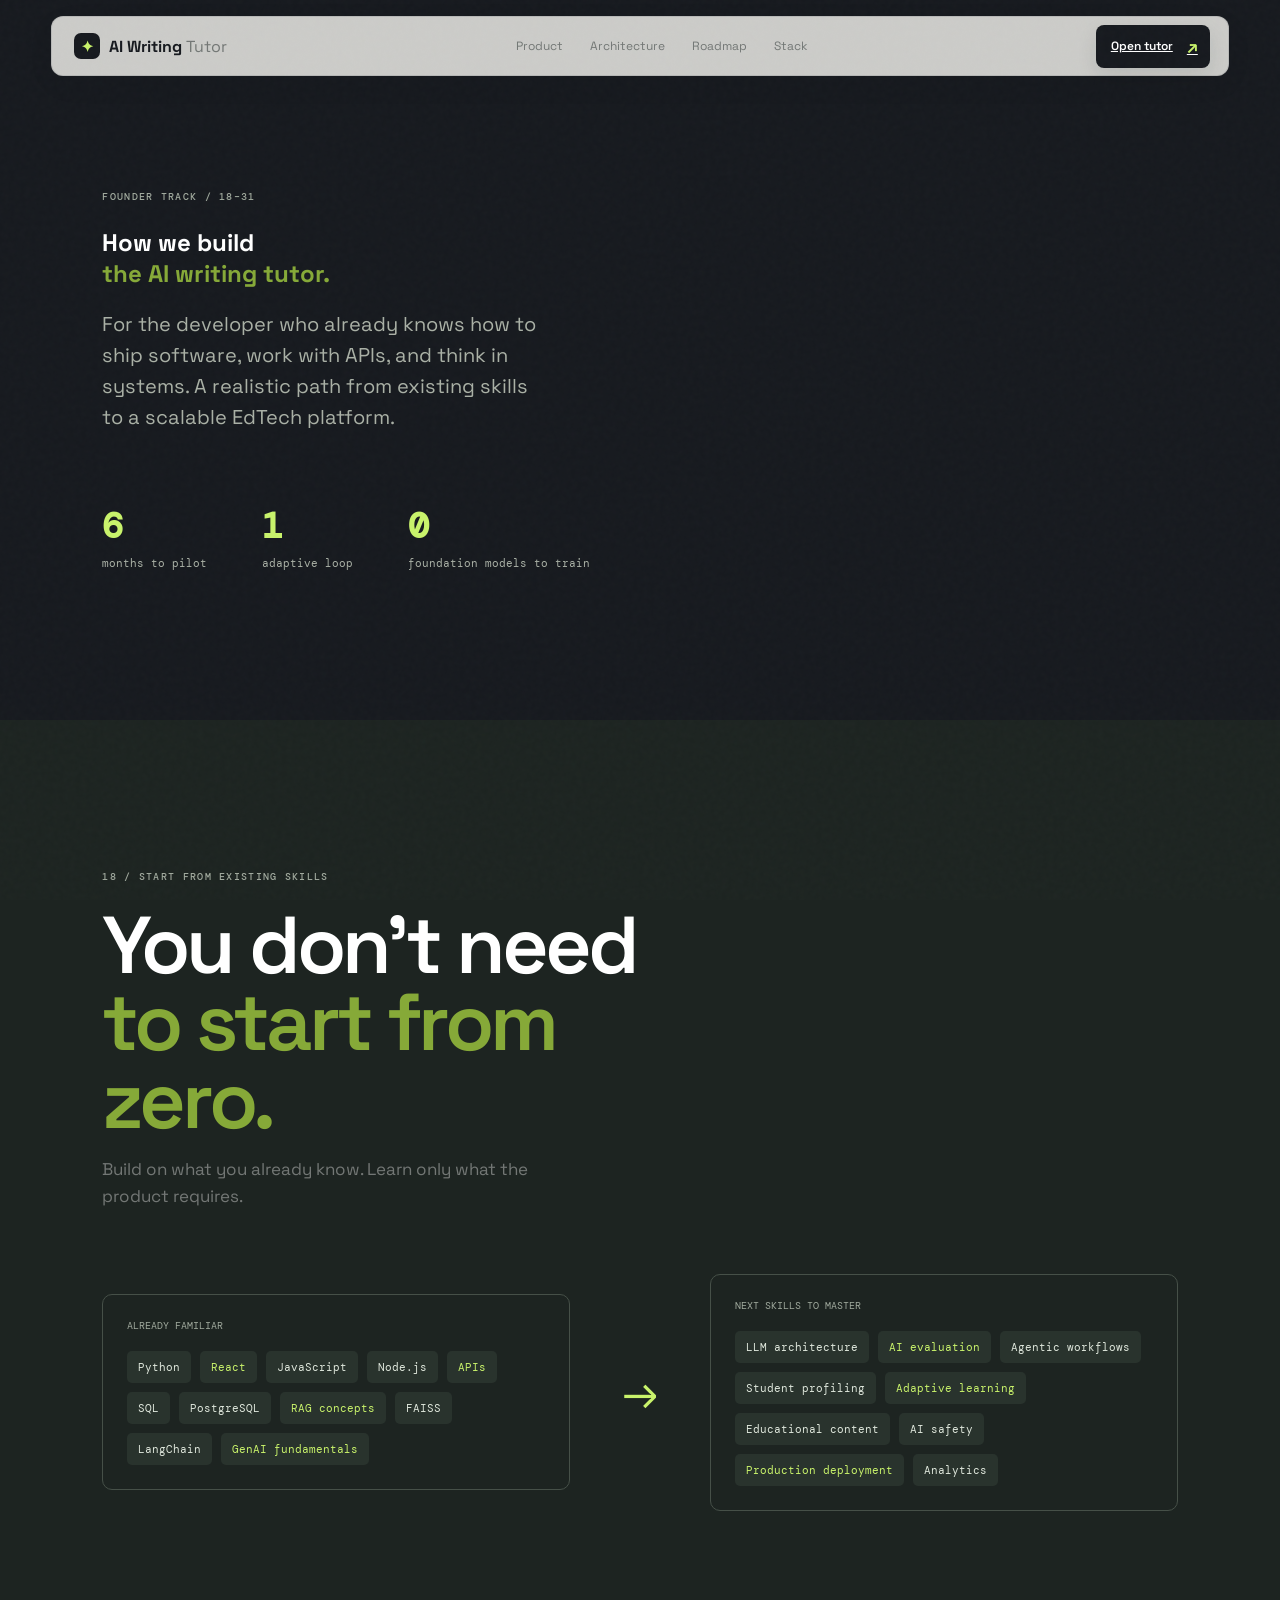
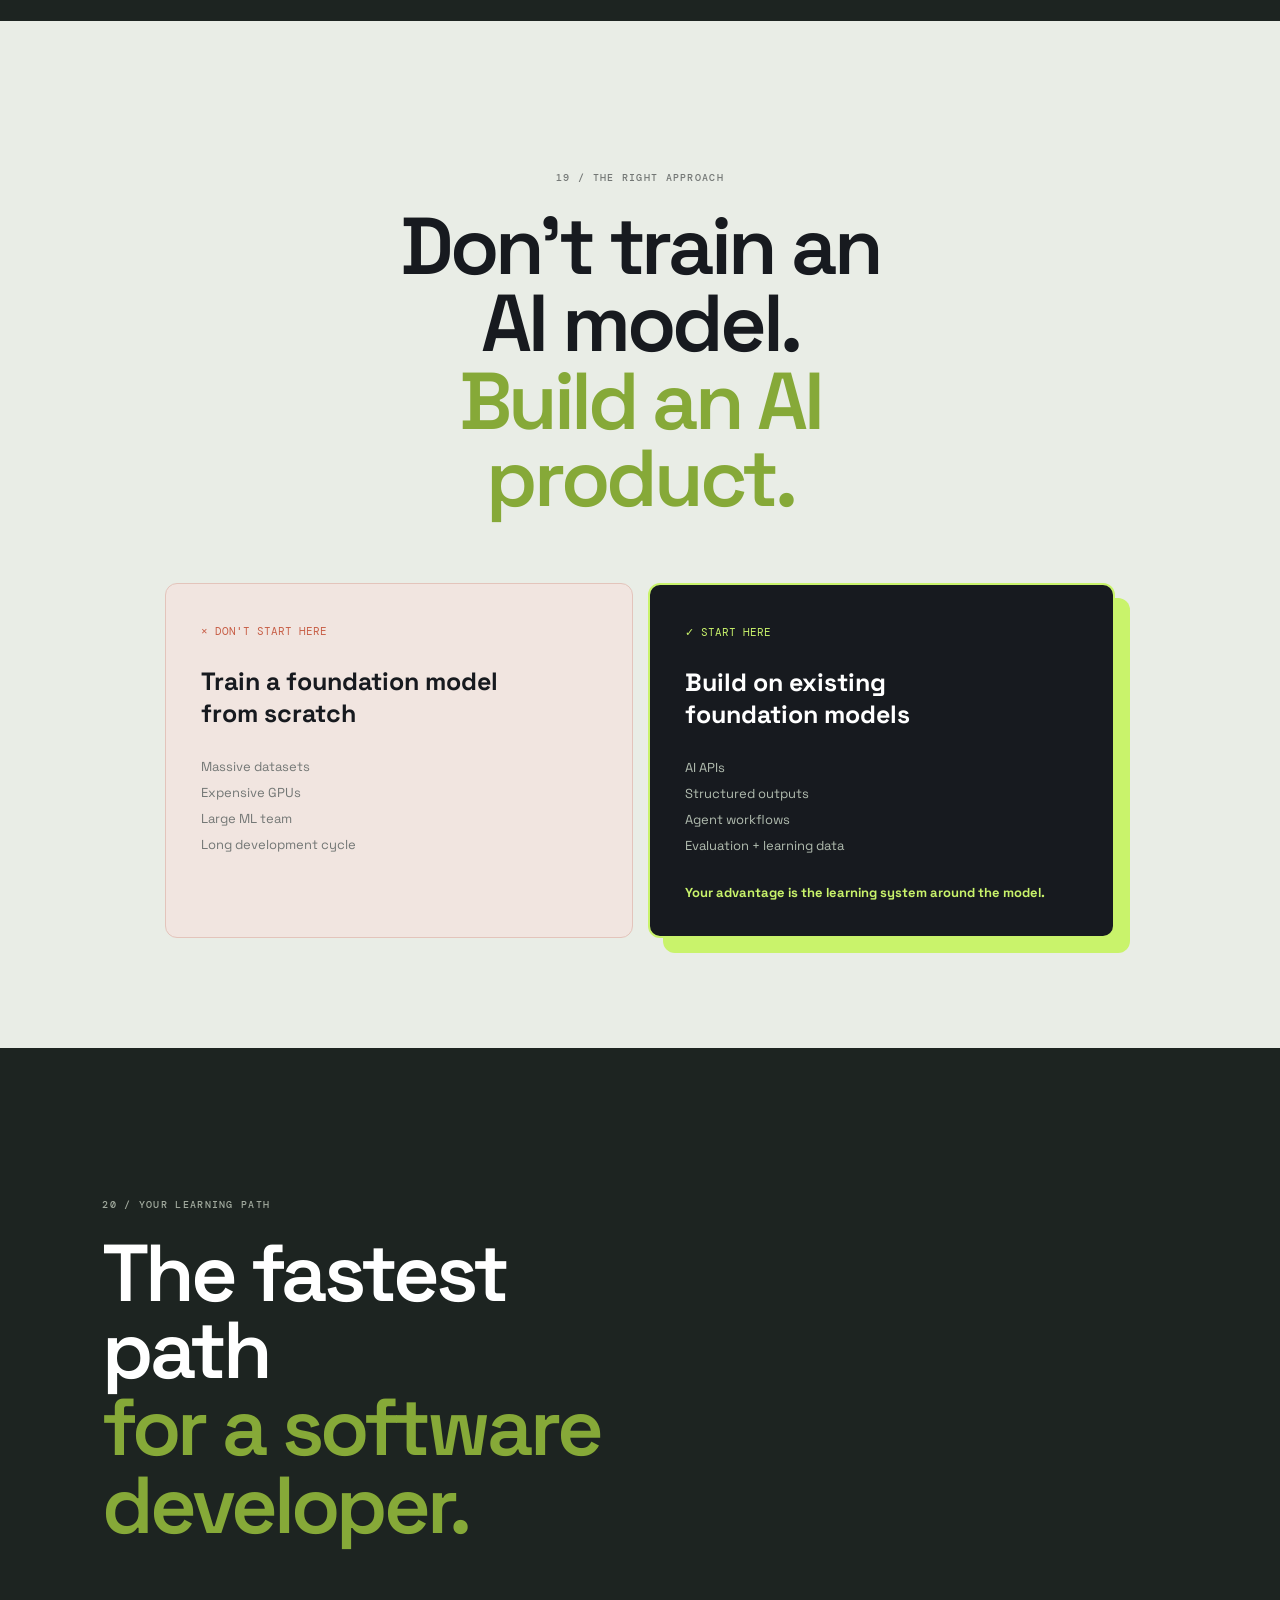
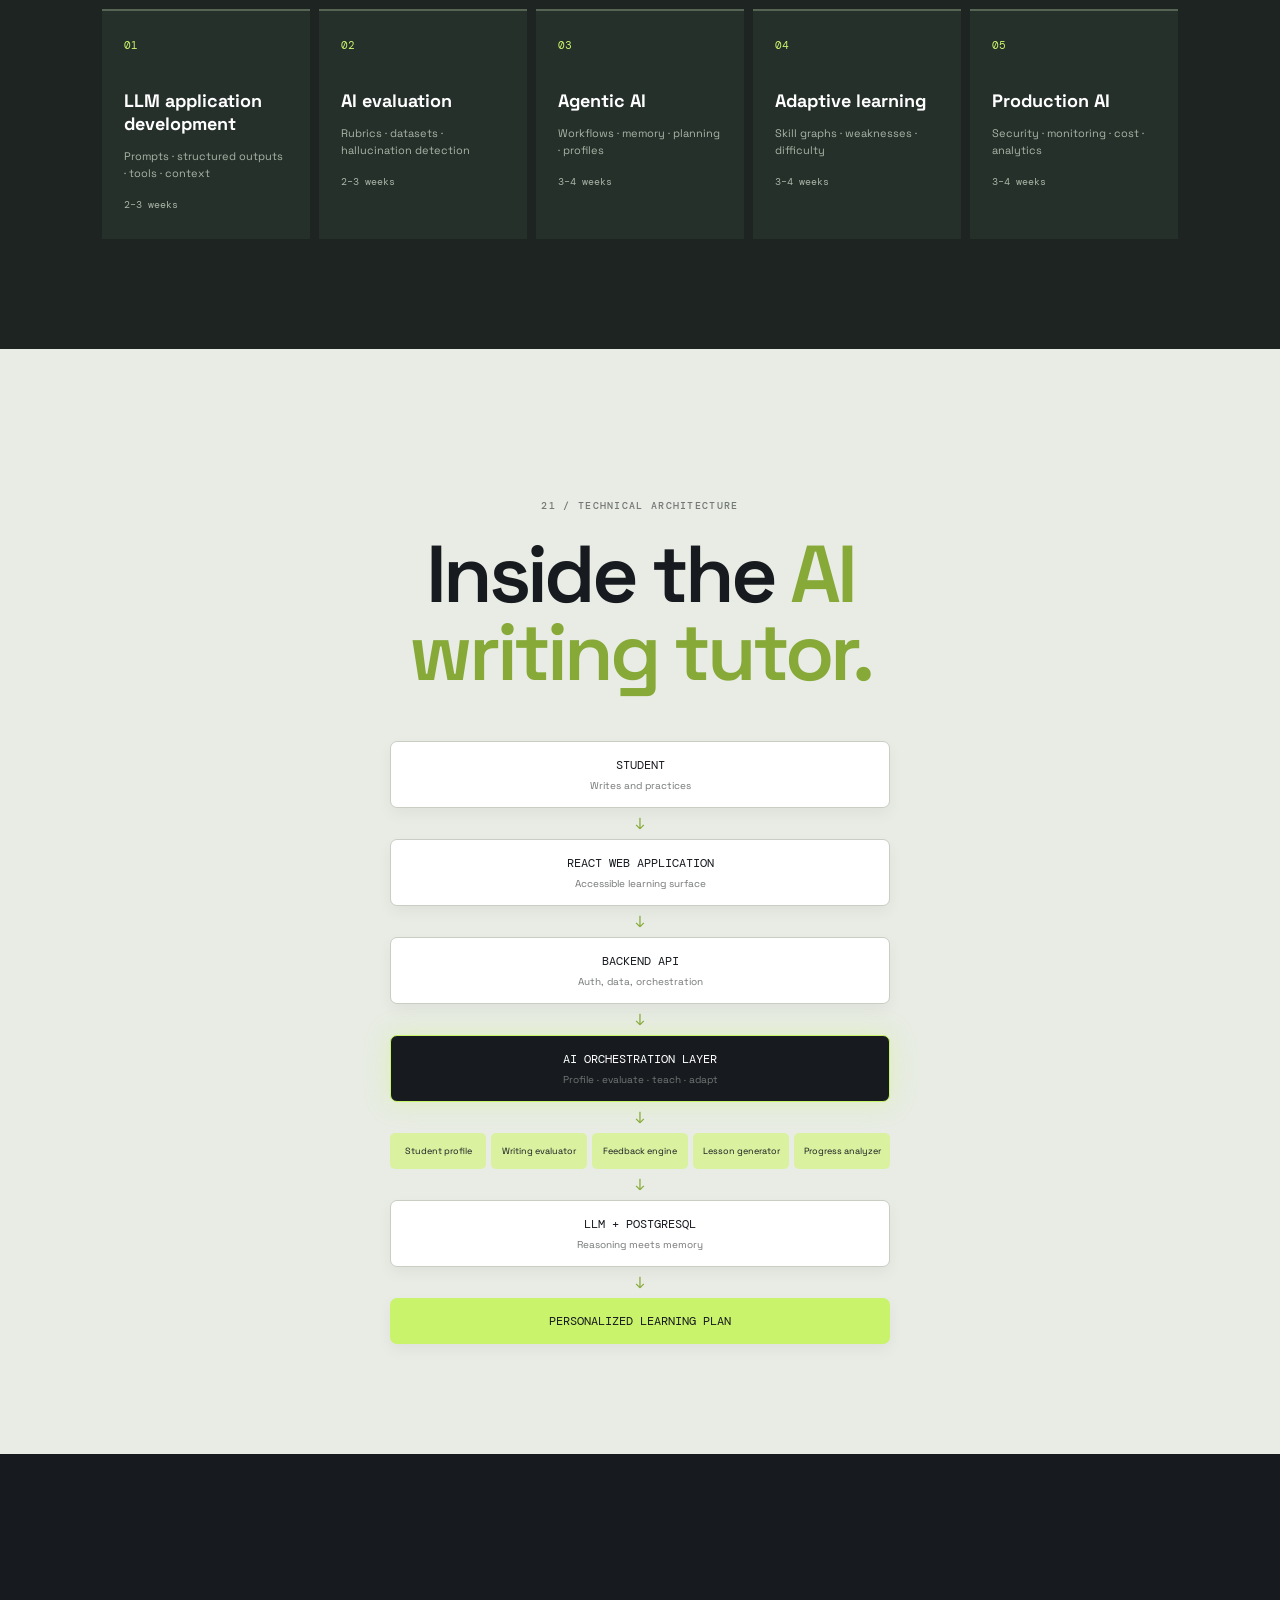
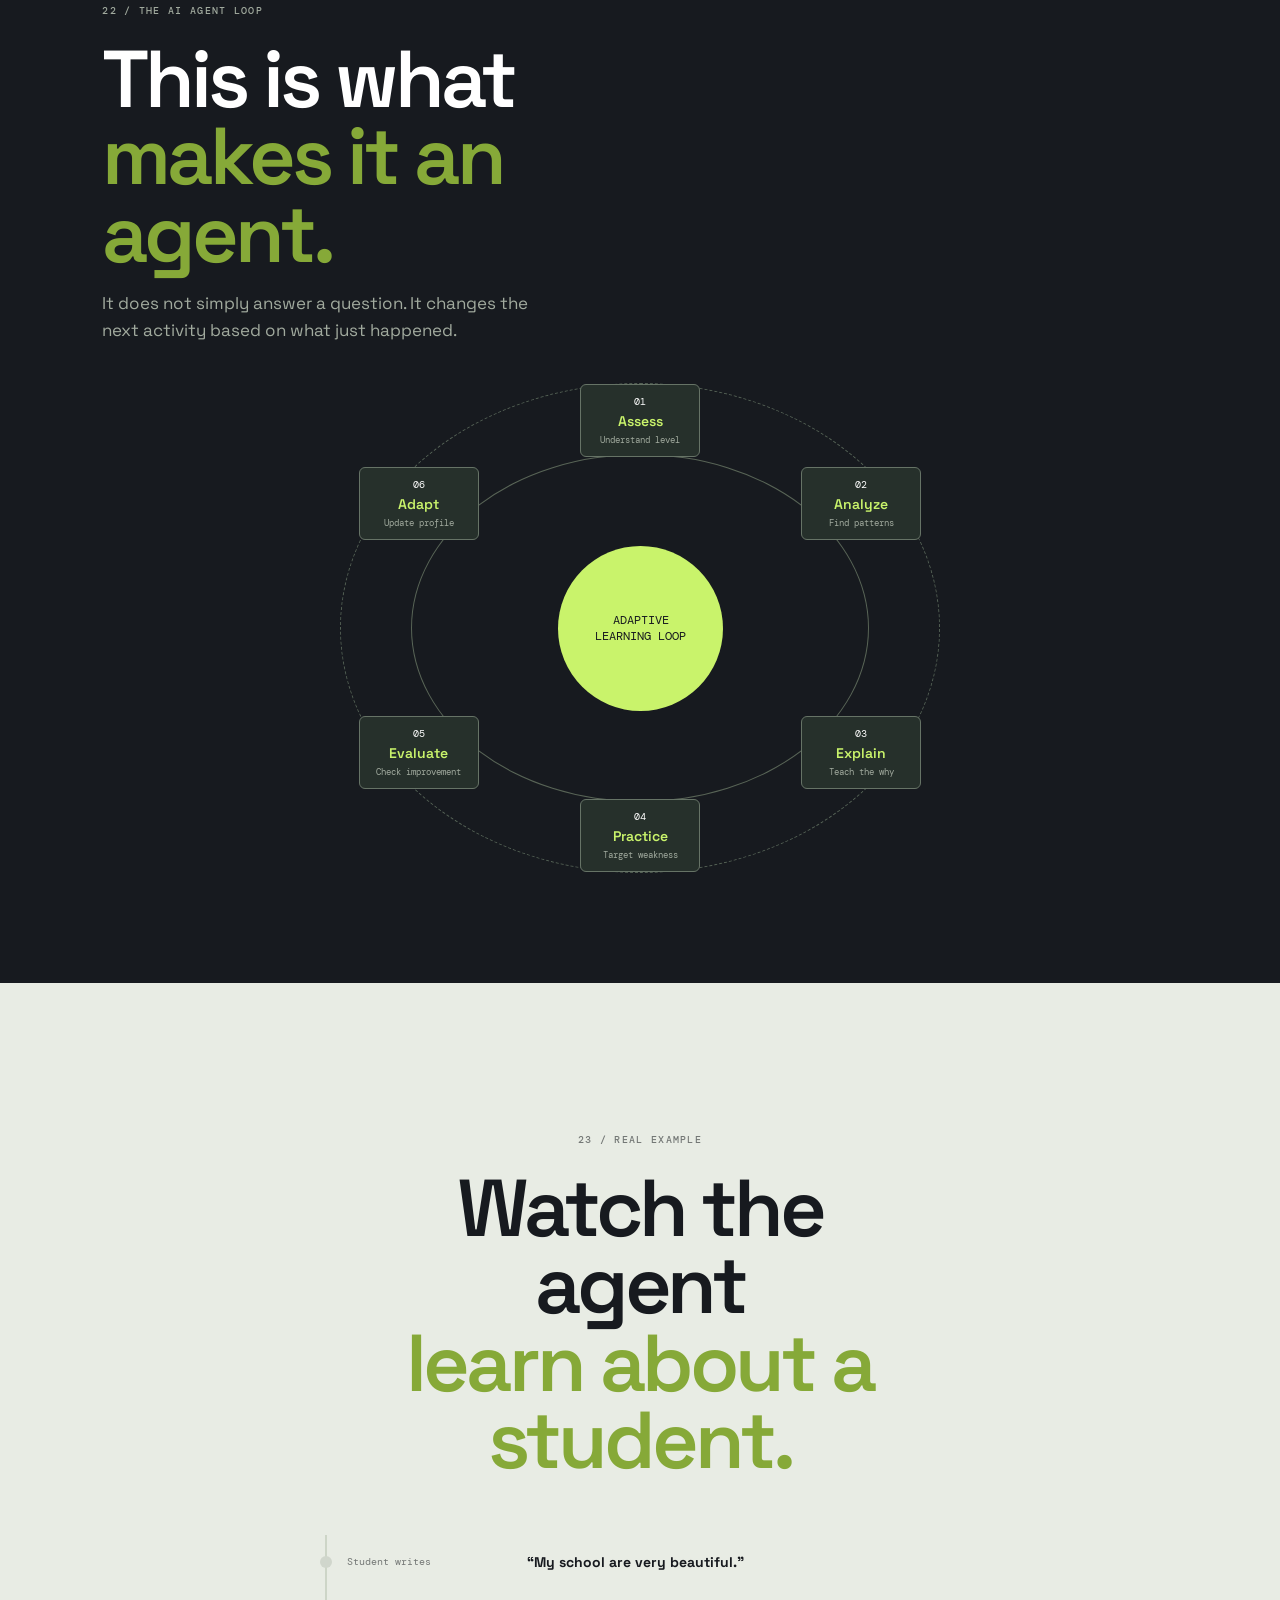
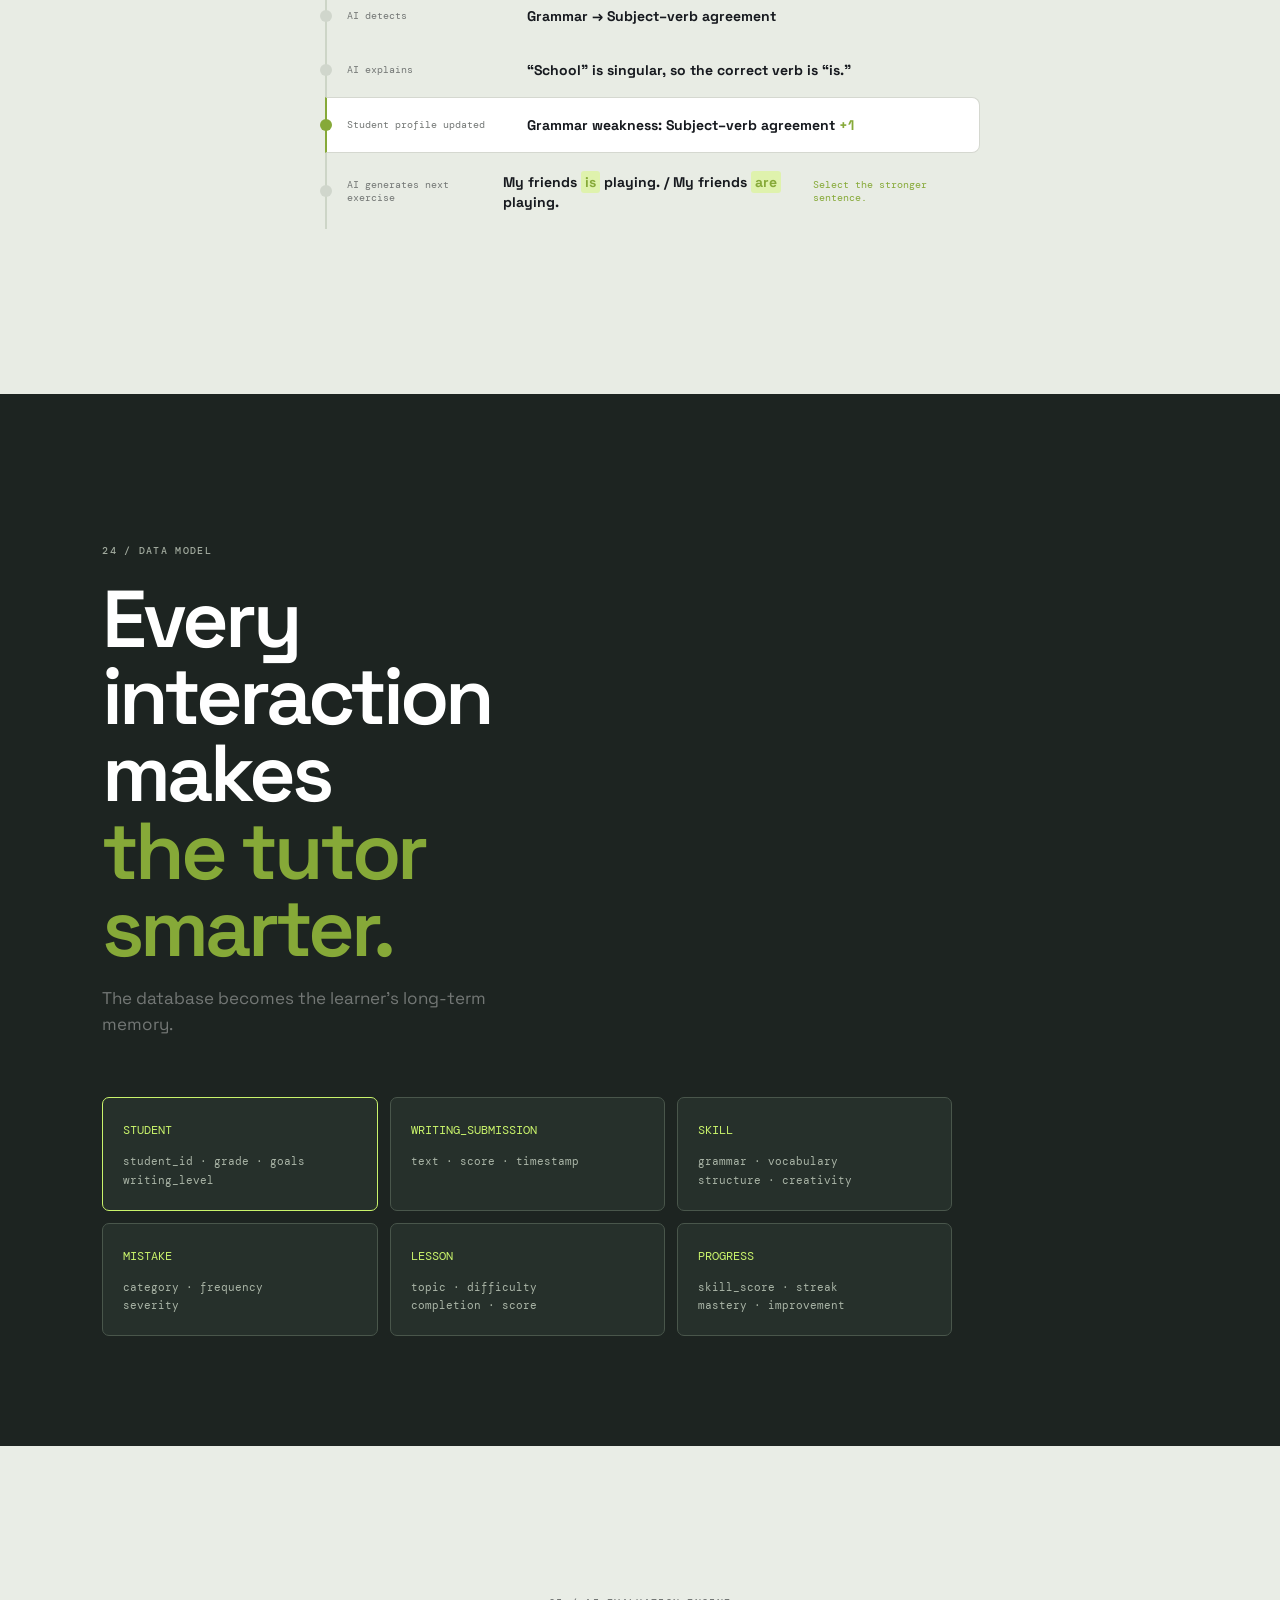
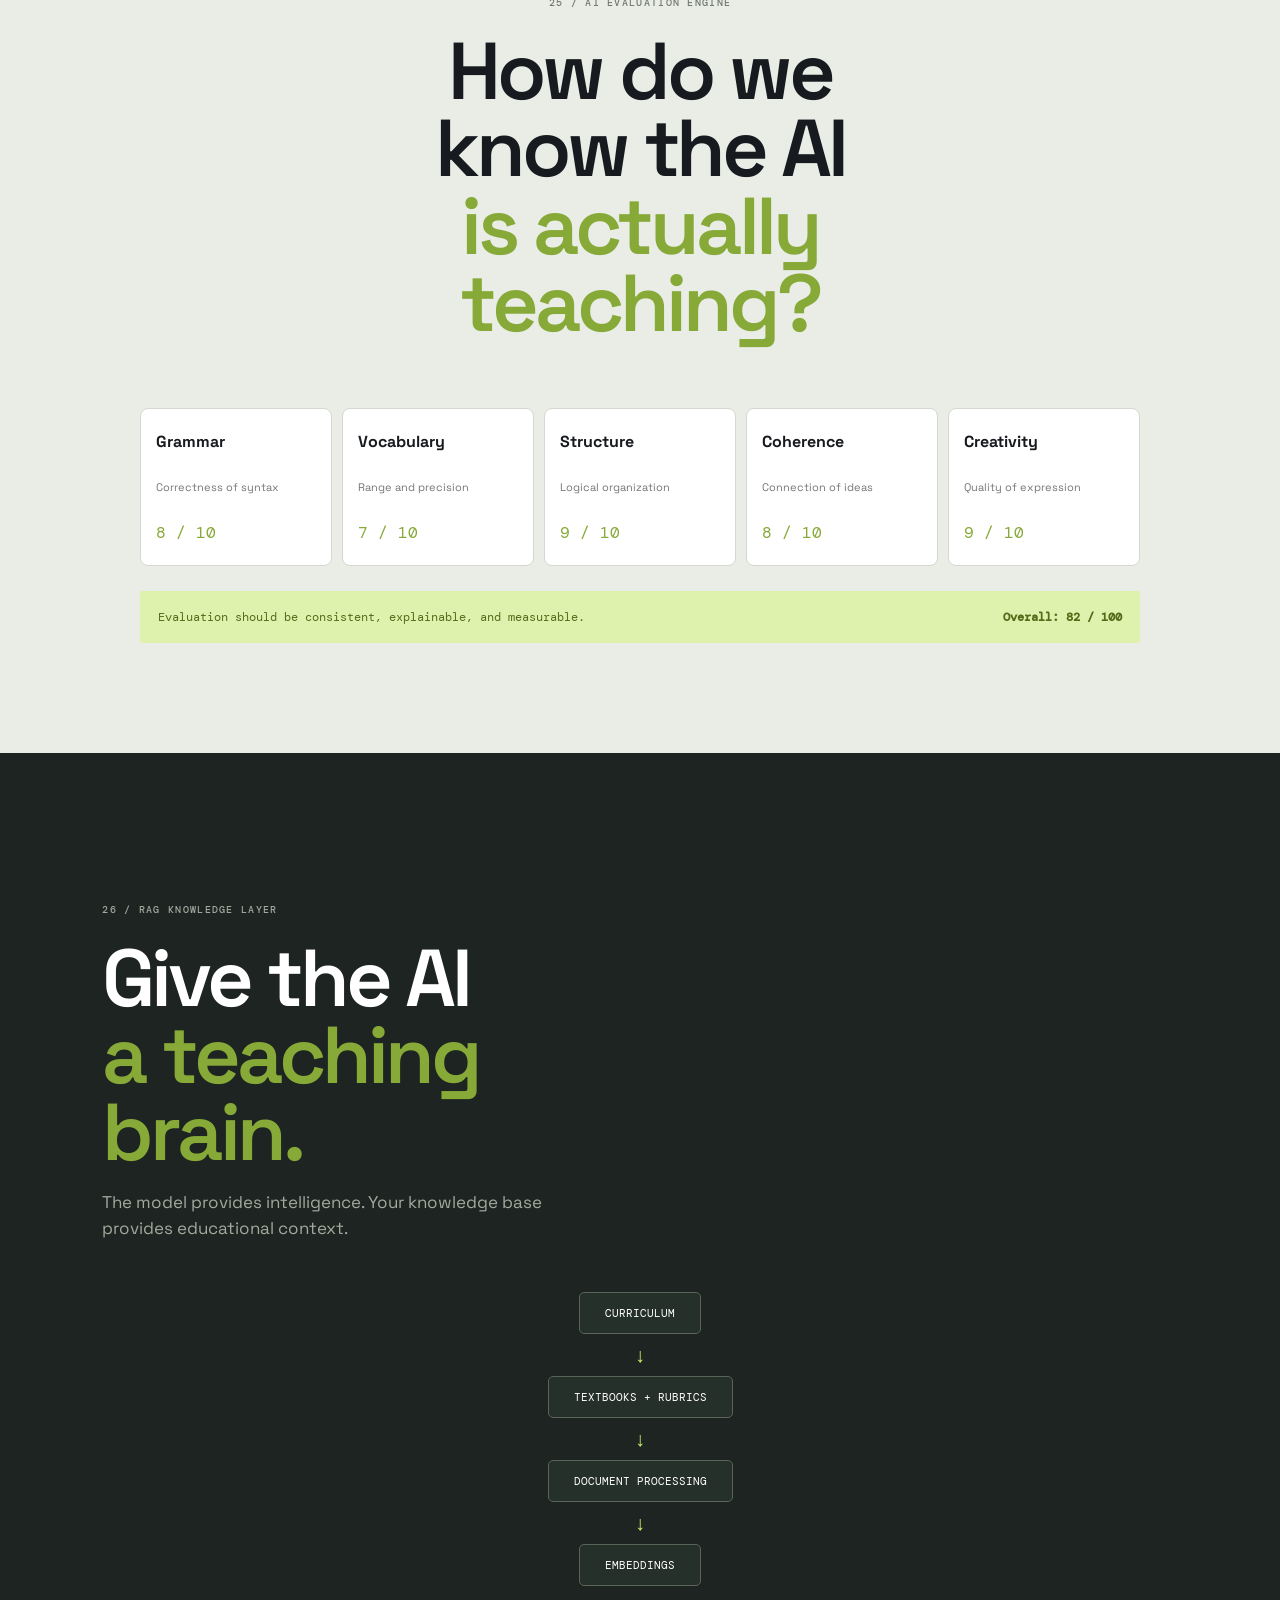
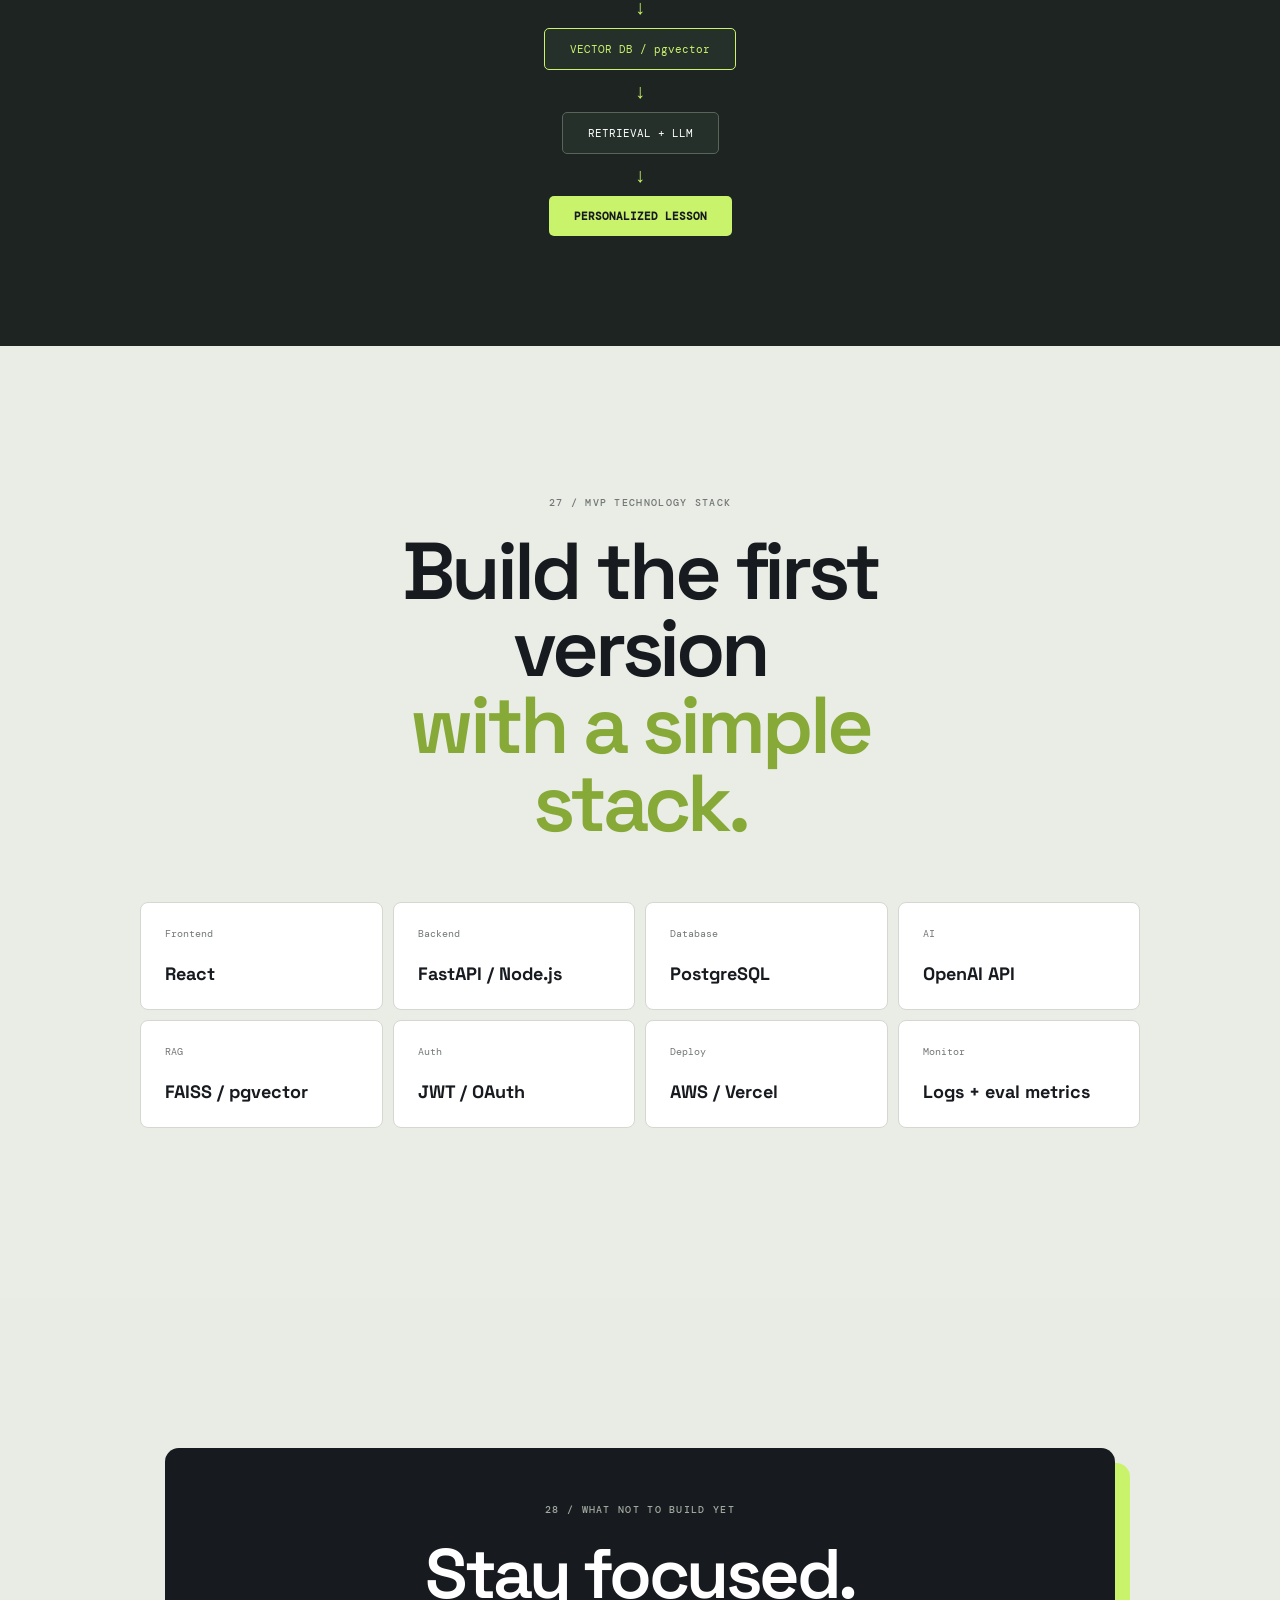
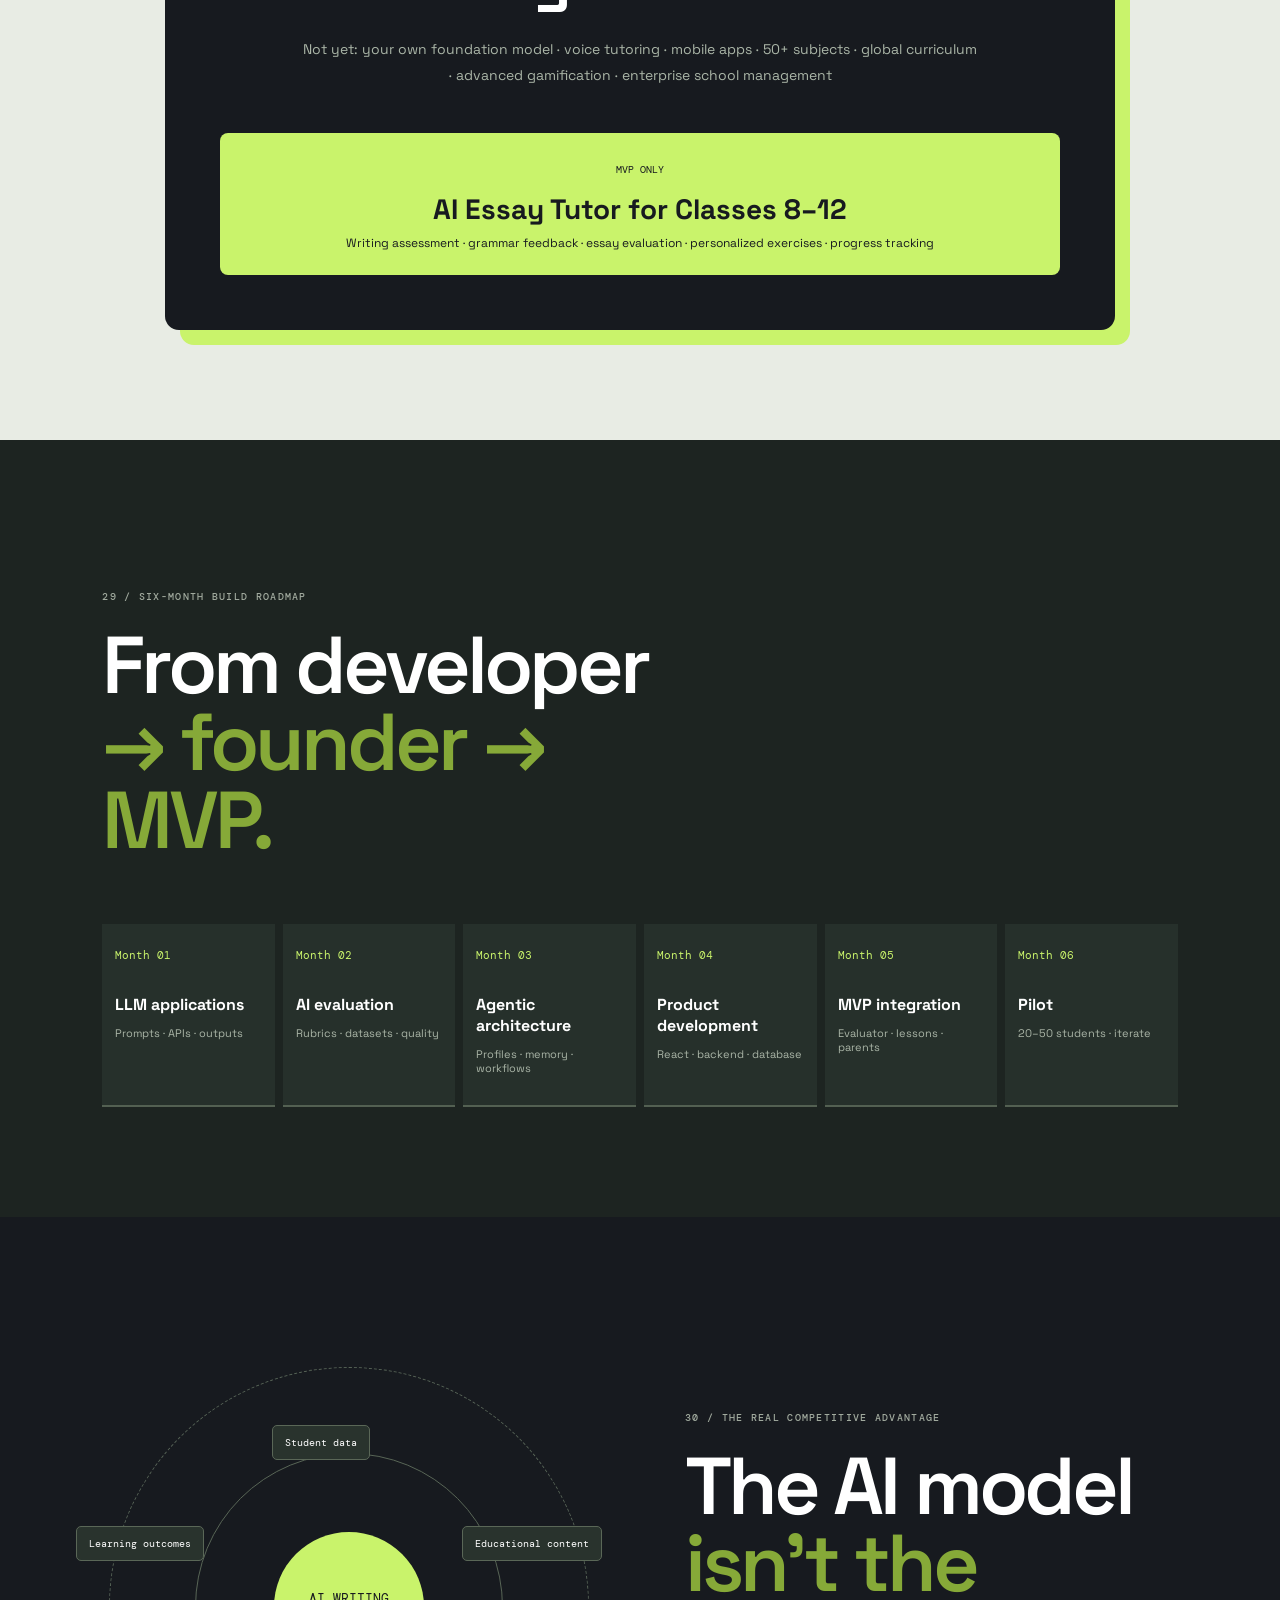
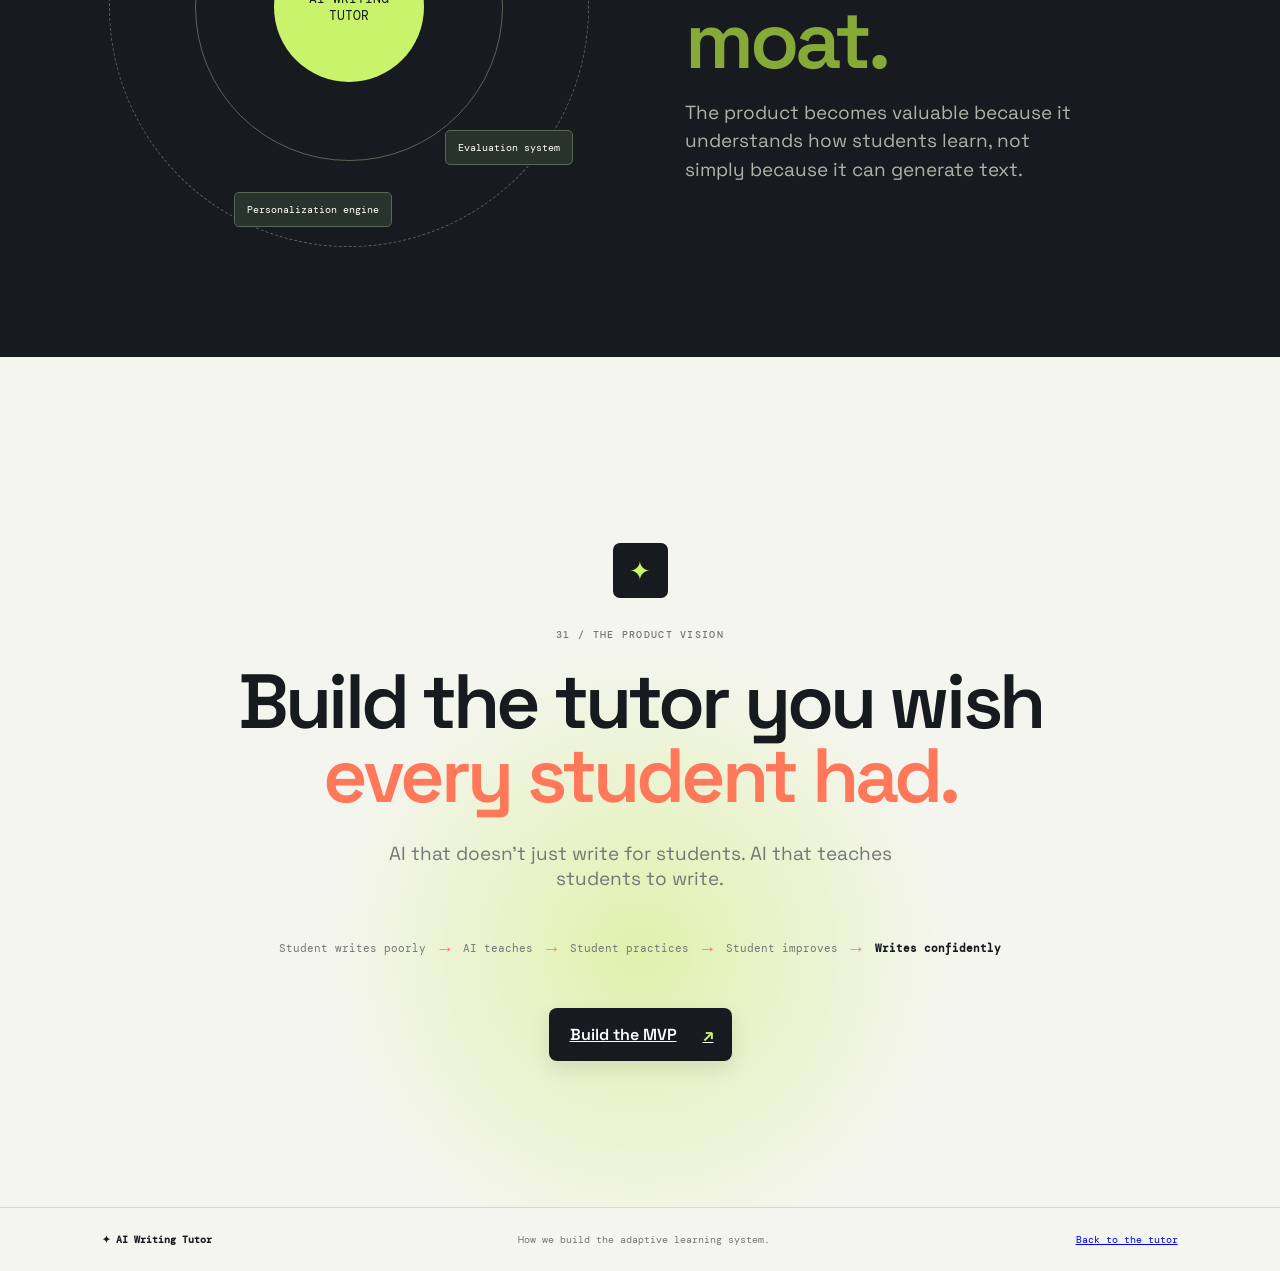
==== build.html @ 89018cd3 "Build AI Writing Tutor platform" ====
<!doctype html>
<html lang="en">
  <head>
    <meta charset="UTF-8" />
    <meta name="viewport" content="width=device-width, initial-scale=1.0" />
    <meta
      name="description"
      content="How we build the AI Writing Tutor: a technical founder path from existing skills to an adaptive EdTech MVP."
    />
    <title>Build the AI Writing Tutor | Founder track</title>
    <link rel="preconnect" href="https://fonts.googleapis.com" />
    <link rel="preconnect" href="https://fonts.gstatic.com" crossorigin />
    <link
      href="https://fonts.googleapis.com/css2?family=DM+Mono:wght@400;500&family=Space+Grotesk:wght@400;500;600;700&display=swap"
      rel="stylesheet"
    />
    <link rel="stylesheet" href="styles.css" />
  </head>
  <body class="builder-page">
    <div class="noise"></div>
    <header class="nav">
      <a class="brand" href="index.html" aria-label="AI Writing Tutor home"
        ><span class="brand-mark">✦</span
        ><span>AI Writing <em>Tutor</em></span></a
      >
      <nav class="nav-links" aria-label="Builder navigation">
        <a href="index.html#how-it-works">Product</a
        ><a href="#architecture">Architecture</a><a href="#roadmap">Roadmap</a
        ><a href="#stack">Stack</a>
      </nav>
      <a class="button button-small" href="index.html#practice"
        >Open tutor <span>↗</span></a
      >
    </header>
    <main id="top">
      <section class="frame founder-intro reveal">
        <div class="eyebrow">Founder track / 18–31</div>
        <h1>
          How we build<br /><span class="lime-text">the AI writing tutor.</span>
        </h1>
        <p>
          For the developer who already knows how to ship software, work with
          APIs, and think in systems. A realistic path from existing skills to a
          scalable EdTech platform.
        </p>
        <div class="founder-stats">
          <span><b>6</b> months to pilot</span
          ><span><b>1</b> adaptive loop</span
          ><span><b>0</b> foundation models to train</span>
        </div>
      </section>
      <section class="frame skills-section reveal">
        <div class="section-intro">
          <div class="eyebrow">18 / Start from existing skills</div>
          <h2>
            You don't need<br /><span class="lime-text"
              >to start from zero.</span
            >
          </h2>
          <p>
            Build on what you already know. Learn only what the product
            requires.
          </p>
        </div>
        <div class="skill-map">
          <div class="skill-cloud known">
            <label>Already familiar</label><span>Python</span><span>React</span
            ><span>JavaScript</span><span>Node.js</span><span>APIs</span
            ><span>SQL</span><span>PostgreSQL</span><span>RAG concepts</span
            ><span>FAISS</span><span>LangChain</span
            ><span>GenAI fundamentals</span>
          </div>
          <div class="skill-arrow">→</div>
          <div class="skill-cloud next">
            <label>Next skills to master</label><span>LLM architecture</span
            ><span>AI evaluation</span><span>Agentic workflows</span
            ><span>Student profiling</span><span>Adaptive learning</span
            ><span>Educational content</span><span>AI safety</span
            ><span>Production deployment</span><span>Analytics</span>
          </div>
        </div>
      </section>
      <section class="frame approach-section reveal">
        <div class="section-intro centered">
          <div class="eyebrow">19 / The right approach</div>
          <h2>
            Don't train an AI model.<br /><span class="lime-text"
              >Build an AI product.</span
            >
          </h2>
        </div>
        <div class="compare-grid">
          <div class="compare-card no">
            <span>× Don't start here</span>
            <h3>Train a foundation model from scratch</h3>
            <p>
              Massive datasets<br />Expensive GPUs<br />Large ML team<br />Long
              development cycle
            </p>
          </div>
          <div class="compare-card yes">
            <span>✓ Start here</span>
            <h3>Build on existing foundation models</h3>
            <p>
              AI APIs<br />Structured outputs<br />Agent workflows<br />Evaluation
              + learning data
            </p>
            <strong
              >Your advantage is the learning system around the model.</strong
            >
          </div>
        </div>
      </section>
      <section id="roadmap" class="frame roadmap-section reveal">
        <div class="section-intro">
          <div class="eyebrow">20 / Your learning path</div>
          <h2>
            The fastest path<br /><span class="lime-text"
              >for a software developer.</span
            >
          </h2>
        </div>
        <div class="roadmap">
          <article>
            <b>01</b>
            <h3>LLM application development</h3>
            <p>Prompts · structured outputs · tools · context</p>
            <small>2–3 weeks</small>
          </article>
          <article>
            <b>02</b>
            <h3>AI evaluation</h3>
            <p>Rubrics · datasets · hallucination detection</p>
            <small>2–3 weeks</small>
          </article>
          <article>
            <b>03</b>
            <h3>Agentic AI</h3>
            <p>Workflows · memory · planning · profiles</p>
            <small>3–4 weeks</small>
          </article>
          <article>
            <b>04</b>
            <h3>Adaptive learning</h3>
            <p>Skill graphs · weaknesses · difficulty</p>
            <small>3–4 weeks</small>
          </article>
          <article>
            <b>05</b>
            <h3>Production AI</h3>
            <p>Security · monitoring · cost · analytics</p>
            <small>3–4 weeks</small>
          </article>
        </div>
      </section>
      <section id="architecture" class="frame architecture-section reveal">
        <div class="section-intro centered">
          <div class="eyebrow">21 / Technical architecture</div>
          <h2>Inside the <span class="lime-text">AI writing tutor.</span></h2>
        </div>
        <div class="architecture">
          <div class="arch-node">
            STUDENT<small>Writes and practices</small>
          </div>
          <i>↓</i>
          <div class="arch-node">
            REACT WEB APPLICATION<small>Accessible learning surface</small>
          </div>
          <i>↓</i>
          <div class="arch-node">
            BACKEND API<small>Auth, data, orchestration</small>
          </div>
          <i>↓</i>
          <div class="arch-node highlight">
            AI ORCHESTRATION LAYER<small
              >Profile · evaluate · teach · adapt</small
            >
          </div>
          <i>↓</i>
          <div class="arch-modules">
            <span>Student profile</span><span>Writing evaluator</span
            ><span>Feedback engine</span><span>Lesson generator</span
            ><span>Progress analyzer</span>
          </div>
          <i>↓</i>
          <div class="arch-node">
            LLM + POSTGRESQL<small>Reasoning meets memory</small>
          </div>
          <i>↓</i>
          <div class="arch-node outcome">PERSONALIZED LEARNING PLAN</div>
        </div>
      </section>
      <section class="frame loop-section reveal">
        <div class="section-intro">
          <div class="eyebrow">22 / The AI agent loop</div>
          <h2>
            This is what<br /><span class="lime-text">makes it an agent.</span>
          </h2>
          <p>
            It does not simply answer a question. It changes the next activity
            based on what just happened.
          </p>
        </div>
        <div class="agent-loop">
          <div class="loop-center">ADAPTIVE<br />LEARNING LOOP</div>
          <span class="loop-step ls1"
            >01 <b>Assess</b><small>Understand level</small></span
          ><span class="loop-step ls2"
            >02 <b>Analyze</b><small>Find patterns</small></span
          ><span class="loop-step ls3"
            >03 <b>Explain</b><small>Teach the why</small></span
          ><span class="loop-step ls4"
            >04 <b>Practice</b><small>Target weakness</small></span
          ><span class="loop-step ls5"
            >05 <b>Evaluate</b><small>Check improvement</small></span
          ><span class="loop-step ls6"
            >06 <b>Adapt</b><small>Update profile</small></span
          >
        </div>
      </section>
      <section class="frame agent-example-section reveal">
        <div class="section-intro centered">
          <div class="eyebrow">23 / Real example</div>
          <h2>
            Watch the agent<br /><span class="lime-text"
              >learn about a student.</span
            >
          </h2>
        </div>
        <div class="agent-example">
          <div class="agent-event">
            <span>Student writes</span
            ><strong>“My school are very beautiful.”</strong>
          </div>
          <div class="agent-event">
            <span>AI detects</span
            ><strong>Grammar → Subject–verb agreement</strong>
          </div>
          <div class="agent-event">
            <span>AI explains</span
            ><strong>“School” is singular, so the correct verb is “is.”</strong>
          </div>
          <div class="agent-event success">
            <span>Student profile updated</span
            ><strong
              >Grammar weakness: Subject–verb agreement <em>+1</em></strong
            >
          </div>
          <div class="agent-event">
            <span>AI generates next exercise</span
            ><strong
              >My friends
              <button class="inline-answer" data-agent-answer="wrong">
                is
              </button>
              playing. / My friends
              <button class="inline-answer" data-agent-answer="right">
                are
              </button>
              playing.</strong
            ><small id="agent-feedback">Select the stronger sentence.</small>
          </div>
        </div>
      </section>
      <section class="frame data-section reveal">
        <div class="section-intro">
          <div class="eyebrow">24 / Data model</div>
          <h2>
            Every interaction makes<br /><span class="lime-text"
              >the tutor smarter.</span
            >
          </h2>
          <p>The database becomes the learner's long-term memory.</p>
        </div>
        <div class="data-model">
          <div class="entity main">
            <b>STUDENT</b
            ><span>student_id · grade · goals<br />writing_level</span>
          </div>
          <div class="entity">
            <b>WRITING_SUBMISSION</b><span>text · score · timestamp</span>
          </div>
          <div class="entity">
            <b>SKILL</b
            ><span>grammar · vocabulary<br />structure · creativity</span>
          </div>
          <div class="entity">
            <b>MISTAKE</b><span>category · frequency<br />severity</span>
          </div>
          <div class="entity">
            <b>LESSON</b><span>topic · difficulty<br />completion · score</span>
          </div>
          <div class="entity">
            <b>PROGRESS</b
            ><span>skill_score · streak<br />mastery · improvement</span>
          </div>
        </div>
      </section>
      <section class="frame rubric-section reveal">
        <div class="section-intro centered">
          <div class="eyebrow">25 / AI evaluation engine</div>
          <h2>
            How do we know the AI<br /><span class="lime-text"
              >is actually teaching?</span
            >
          </h2>
        </div>
        <div class="rubric-grid">
          <div class="rubric-card">
            <b>Grammar</b><span>Correctness of syntax</span
            ><strong>8 / 10</strong>
          </div>
          <div class="rubric-card">
            <b>Vocabulary</b><span>Range and precision</span
            ><strong>7 / 10</strong>
          </div>
          <div class="rubric-card">
            <b>Structure</b><span>Logical organization</span
            ><strong>9 / 10</strong>
          </div>
          <div class="rubric-card">
            <b>Coherence</b><span>Connection of ideas</span
            ><strong>8 / 10</strong>
          </div>
          <div class="rubric-card">
            <b>Creativity</b><span>Quality of expression</span
            ><strong>9 / 10</strong>
          </div>
        </div>
        <div class="rubric-note">
          Evaluation should be consistent, explainable, and measurable.
          <strong>Overall: 82 / 100</strong>
        </div>
      </section>
      <section class="frame rag-section reveal">
        <div class="section-intro">
          <div class="eyebrow">26 / RAG knowledge layer</div>
          <h2>
            Give the AI<br /><span class="lime-text">a teaching brain.</span>
          </h2>
          <p>
            The model provides intelligence. Your knowledge base provides
            educational context.
          </p>
        </div>
        <div class="rag-pipeline">
          <span>CURRICULUM</span><i>↓</i><span>TEXTBOOKS + RUBRICS</span><i>↓</i
          ><span>DOCUMENT PROCESSING</span><i>↓</i><span>EMBEDDINGS</span
          ><i>↓</i><span class="lime-node">VECTOR DB / pgvector</span><i>↓</i
          ><span>RETRIEVAL + LLM</span><i>↓</i
          ><strong>PERSONALIZED LESSON</strong>
        </div>
      </section>
      <section id="stack" class="frame stack-section reveal">
        <div class="section-intro centered">
          <div class="eyebrow">27 / MVP technology stack</div>
          <h2>
            Build the first version<br /><span class="lime-text"
              >with a simple stack.</span
            >
          </h2>
        </div>
        <div class="stack-grid">
          <div><small>Frontend</small><strong>React</strong></div>
          <div><small>Backend</small><strong>FastAPI / Node.js</strong></div>
          <div><small>Database</small><strong>PostgreSQL</strong></div>
          <div><small>AI</small><strong>OpenAI API</strong></div>
          <div><small>RAG</small><strong>FAISS / pgvector</strong></div>
          <div><small>Auth</small><strong>JWT / OAuth</strong></div>
          <div><small>Deploy</small><strong>AWS / Vercel</strong></div>
          <div><small>Monitor</small><strong>Logs + eval metrics</strong></div>
        </div>
      </section>
      <section class="frame focus-section reveal">
        <div class="focus-card">
          <div class="eyebrow">28 / What not to build yet</div>
          <h2>Stay focused.</h2>
          <p class="not-yet">
            Not yet: your own foundation model · voice tutoring · mobile apps ·
            50+ subjects · global curriculum · advanced gamification ·
            enterprise school management
          </p>
          <div class="mvp-callout">
            <span>MVP ONLY</span>
            <h3>AI Essay Tutor for Classes 8–12</h3>
            <p>
              Writing assessment · grammar feedback · essay evaluation ·
              personalized exercises · progress tracking
            </p>
          </div>
        </div>
      </section>
      <section class="frame six-month-section reveal">
        <div class="section-intro">
          <div class="eyebrow">29 / Six-month build roadmap</div>
          <h2>
            From developer<br /><span class="lime-text">→ founder → MVP.</span>
          </h2>
        </div>
        <div class="months">
          <article>
            <b>Month 01</b>
            <h3>LLM applications</h3>
            <p>Prompts · APIs · outputs</p>
          </article>
          <article>
            <b>Month 02</b>
            <h3>AI evaluation</h3>
            <p>Rubrics · datasets · quality</p>
          </article>
          <article>
            <b>Month 03</b>
            <h3>Agentic architecture</h3>
            <p>Profiles · memory · workflows</p>
          </article>
          <article>
            <b>Month 04</b>
            <h3>Product development</h3>
            <p>React · backend · database</p>
          </article>
          <article>
            <b>Month 05</b>
            <h3>MVP integration</h3>
            <p>Evaluator · lessons · parents</p>
          </article>
          <article>
            <b>Month 06</b>
            <h3>Pilot</h3>
            <p>20–50 students · iterate</p>
          </article>
        </div>
      </section>
      <section class="frame moat-section reveal">
        <div class="moat-orbit">
          <span>Student data</span><span>Educational content</span
          ><span>Evaluation system</span><span>Personalization engine</span
          ><span>Learning outcomes</span><strong>AI WRITING<br />TUTOR</strong>
        </div>
        <div class="moat-copy">
          <div class="eyebrow">30 / The real competitive advantage</div>
          <h2>
            The AI model<br /><span class="lime-text">isn't the moat.</span>
          </h2>
          <p>
            The product becomes valuable because it understands how students
            learn, not simply because it can generate text.
          </p>
        </div>
      </section>
      <section class="frame final-section reveal">
        <div class="final-mark">✦</div>
        <div class="eyebrow">31 / The product vision</div>
        <h2>
          Build the tutor you wish<br /><span class="accent-text"
            >every student had.</span
          >
        </h2>
        <p>
          AI that doesn't just write for students. AI that teaches students to
          write.
        </p>
        <div class="vision-flow">
          <span>Student writes poorly</span><i>→</i><span>AI teaches</span
          ><i>→</i><span>Student practices</span><i>→</i
          ><span>Student improves</span><i>→</i
          ><strong>Writes confidently</strong>
        </div>
        <a class="button" href="index.html#practice"
          >Build the MVP <span>↗</span></a
        >
      </section>
    </main>
    <footer>
      <span>✦ AI Writing Tutor</span
      ><span>How we build the adaptive learning system.</span
      ><span><a href="index.html">Back to the tutor</a></span>
    </footer>
    <script src="app.js"></script>
  </body>
</html>
---- styles.css ----
:root {
  --ink: #171a1f;
  --paper: #f5f5ef;
  --cream: #eeeee6;
  --muted: #737775;
  --line: #d5d8d0;
  --lime: #c9f36b;
  --lime-dark: #86a938;
  --purple: #8e75ff;
  --orange: #ff785a;
  --white: #fff;
  --mono: "DM Mono", monospace;
  --sans: "Space Grotesk", sans-serif;
}
* {
  box-sizing: border-box;
}
html {
  scroll-behavior: smooth;
}
body {
  margin: 0;
  background: var(--paper);
  color: var(--ink);
  font-family: var(--sans);
  overflow-x: hidden;
}
.noise {
  position: fixed;
  inset: 0;
  pointer-events: none;
  opacity: 0.035;
  z-index: 20;
  background-image: url("data:image/svg+xml,%3Csvg viewBox='0 0 180 180' xmlns='http://www.w3.org/2000/svg'%3E%3Cfilter id='n'%3E%3CfeTurbulence type='fractalNoise' baseFrequency='.9' numOctaves='4' stitchTiles='stitch'/%3E%3C/filter%3E%3Crect width='100%25' height='100%25' filter='url(%23n)' opacity='.6'/%3E%3C/svg%3E");
}
.nav {
  position: fixed;
  top: 16px;
  left: 4%;
  right: 4%;
  height: 60px;
  padding: 0 18px 0 22px;
  display: flex;
  align-items: center;
  justify-content: space-between;
  background: rgba(245, 245, 239, 0.82);
  backdrop-filter: blur(18px);
  border: 1px solid rgba(23, 26, 31, 0.11);
  border-radius: 12px;
  z-index: 10;
  box-shadow: 0 8px 30px #171a1f0b;
}
.brand {
  color: var(--ink);
  font-weight: 700;
  text-decoration: none;
  display: flex;
  align-items: center;
  gap: 9px;
}
.brand em {
  font-style: normal;
  color: var(--muted);
  font-weight: 400;
}
.brand-mark,
.final-mark {
  display: inline-grid;
  place-items: center;
  width: 26px;
  height: 26px;
  background: var(--ink);
  color: var(--lime);
  border-radius: 7px;
  font-size: 15px;
}
.nav-links {
  display: flex;
  gap: 27px;
}
.nav-links a {
  font-size: 12px;
  color: var(--muted);
  text-decoration: none;
}
.nav-links a:hover {
  color: var(--ink);
}
button {
  font-family: inherit;
  cursor: pointer;
  border: 0;
}
.button {
  display: inline-flex;
  align-items: center;
  gap: 26px;
  padding: 15px 18px 15px 21px;
  border-radius: 8px;
  background: var(--ink);
  color: white;
  font-weight: 600;
  transition: 0.25s;
  box-shadow: 0 8px 20px #171a1f1a;
}
.button:hover {
  background: #30353c;
  transform: translateY(-2px);
  box-shadow: 0 10px 24px #171a1f2b;
}
.button span {
  font-size: 18px;
  color: var(--lime);
}
.button-small {
  padding: 10px 12px 10px 15px;
  font-size: 12px;
  gap: 14px;
}
.button-ghost {
  background: transparent;
  color: var(--ink);
  border: 1px solid var(--line);
  box-shadow: none;
}
.button-ghost:hover {
  background: var(--white);
}
.frame {
  min-height: 720px;
  padding: 150px 8vw 110px;
  position: relative;
  overflow: hidden;
}
.hero {
  min-height: 800px;
  display: grid;
  grid-template-columns: 1fr 1fr;
  align-items: center;
  padding-top: 150px;
  background:
    radial-gradient(circle at 76% 46%, #dce8c0 0, transparent 29%),
    linear-gradient(110deg, var(--paper), #f7f2ea);
}
.eyebrow {
  font: 500 10px var(--mono);
  letter-spacing: 0.13em;
  text-transform: uppercase;
  color: var(--muted);
  margin-bottom: 24px;
}
.pulse {
  display: inline-block;
  width: 7px;
  height: 7px;
  background: var(--lime-dark);
  border-radius: 50%;
  margin-right: 7px;
  box-shadow: 0 0 0 5px #c9f36b55;
}
.hero h1,
h2 {
  font-size: clamp(48px, 6.3vw, 100px);
  line-height: 0.96;
  letter-spacing: -0.05em;
  margin: 0;
  font-weight: 600;
}
.accent-text {
  color: var(--orange);
}
.lime-text {
  color: var(--lime-dark);
}
.muted {
  color: #afb3ad;
}
.hero-lede {
  font-size: 20px;
  line-height: 1.4;
  max-width: 420px;
  margin: 30px 0;
}
.hero-actions {
  display: flex;
  gap: 10px;
  flex-wrap: wrap;
}
.microcopy {
  font: 11px var(--mono);
  color: var(--muted);
  margin-top: 35px;
}
.hero-art {
  height: 530px;
  position: relative;
  display: grid;
  place-items: center;
}
.orbit {
  position: absolute;
  border: 1px solid #9bab7a80;
  border-radius: 50%;
  animation: spin 22s linear infinite;
}
.orbit-one {
  width: 410px;
  height: 410px;
}
.orbit-two {
  width: 300px;
  height: 300px;
  animation-direction: reverse;
  animation-duration: 17s;
}
.tutor-core {
  width: 240px;
  height: 285px;
  background: var(--ink);
  border-radius: 120px 120px 28px 28px;
  color: white;
  display: flex;
  flex-direction: column;
  align-items: center;
  justify-content: center;
  gap: 13px;
  box-shadow: 20px 22px 0 #dfe8c8;
  transform: rotate(4deg);
  animation: float 4s ease-in-out infinite;
}
.core-spark {
  font-size: 44px;
  color: var(--lime);
}
.tutor-core span {
  font: 10px var(--mono);
  color: #9da59b;
}
.tutor-core strong {
  text-align: center;
  font-size: 20px;
  line-height: 1.1;
}
.float-card {
  position: absolute;
  background: #fff;
  padding: 12px 15px;
  border: 1px solid #dce0d8;
  border-radius: 9px;
  box-shadow: 0 15px 30px #171a1f12;
  display: flex;
  gap: 10px;
  align-items: center;
  animation: float 5s ease-in-out infinite;
}
.float-card small {
  display: block;
  font: 9px var(--mono);
  color: var(--muted);
  margin-bottom: 3px;
}
.float-card strong {
  font-size: 15px;
}
.float-score {
  left: 0;
  top: 87px;
}
.float-vocab {
  right: 6px;
  top: 120px;
  animation-delay: -1.4s;
}
.float-level {
  left: 12px;
  bottom: 115px;
  display: block;
  animation-delay: -2.4s;
}
.float-level strong {
  display: block;
  font-size: 24px;
}
.level-dots {
  font-size: 9px;
  color: var(--lime-dark);
  letter-spacing: 3px;
}
.float-streak {
  right: 15px;
  bottom: 90px;
  animation-delay: -3.3s;
}
.float-streak > span {
  font-size: 23px;
  color: var(--orange);
}
.mini-icon {
  display: grid;
  place-items: center;
  width: 28px;
  height: 28px;
  border-radius: 7px;
  font-size: 12px;
  font-weight: bold;
}
.green {
  background: #e7f6bc;
  color: #5c7d12;
}
.purple {
  background: #eeeafd;
  color: var(--purple);
}
.section-intro {
  max-width: 560px;
}
.section-intro p,
.split-heading p,
.founder-intro p {
  color: var(--muted);
  font-size: 17px;
  line-height: 1.55;
  max-width: 450px;
}
.problem-section {
  background: var(--cream);
}
.problem-grid {
  display: grid;
  grid-template-columns: repeat(3, 1fr);
  gap: 16px;
  margin-top: 75px;
}
.feature-card,
.panel {
  background: #fff;
  border: 1px solid #dfe1d8;
  border-radius: 12px;
  box-shadow: 0 14px 35px #171a1f0b;
}
.feature-card {
  padding: 27px;
  min-height: 295px;
  transition: 0.3s;
}
.feature-card:hover,
.rubric-card:hover,
.stack-grid div:hover {
  transform: translateY(-7px);
  box-shadow: 0 22px 40px #171a1f16;
}
.card-number {
  font: 11px var(--mono);
  color: var(--muted);
}
.card-icon {
  font-size: 35px;
  color: var(--orange);
  margin: 43px 0 25px;
}
.feature-card h3 {
  font-size: 21px;
  margin: 0 0 10px;
  max-width: 210px;
}
.feature-card p {
  color: var(--muted);
  font-size: 13px;
  line-height: 1.5;
}
.solution-section {
  background: var(--ink);
  color: white;
}
.solution-section .eyebrow,
.solution-section p {
  color: #9da59b;
}
.split-heading {
  display: flex;
  justify-content: space-between;
  align-items: flex-end;
  gap: 50px;
}
.split-heading p {
  max-width: 330px;
  margin: 0;
}
.workflow {
  height: 440px;
  max-width: 600px;
  margin: 35px auto 0;
  position: relative;
  border-radius: 50%;
  border: 1px dashed #69706a;
  animation: spin 30s linear infinite;
}
.workflow:before,
.workflow:after {
  content: "";
  position: absolute;
  inset: 45px;
  border: 1px solid #505751;
  border-radius: 50%;
}
.workflow:after {
  inset: 105px;
  border-color: #c9f36b55;
}
.workflow-center {
  position: absolute;
  inset: 0;
  margin: auto;
  width: 180px;
  height: 180px;
  border-radius: 50%;
  background: var(--lime);
  color: var(--ink);
  display: grid;
  place-content: center;
  text-align: center;
  transform: rotate(-0deg);
  z-index: 2;
  animation: counterspin 30s linear infinite;
  box-shadow: 0 0 50px #c9f36b45;
}
.workflow-center span {
  font: 9px var(--mono);
  margin-bottom: 13px;
}
.workflow-center strong {
  font-size: 17px;
}
.workflow-node {
  position: absolute;
  background: #2c3230;
  border: 1px solid #687268;
  border-radius: 30px;
  padding: 11px 16px;
  font-size: 12px;
  z-index: 3;
  animation: counterspin 30s linear infinite;
}
.n1 {
  top: 16px;
  left: 43%;
}
.n2 {
  right: 5%;
  top: 28%;
}
.n3 {
  right: 13%;
  bottom: 14%;
}
.n4 {
  bottom: 0;
  left: 43%;
}
.n5 {
  left: 6%;
  bottom: 20%;
}
.n6 {
  left: 4%;
  top: 25%;
}
.teach-section {
  background: #f9f8f3;
}
.centered {
  text-align: center;
  margin: 0 auto;
}
.centered p {
  margin-left: auto;
  margin-right: auto;
}
.lesson-demo {
  display: grid;
  grid-template-columns: 1.2fr 0.8fr;
  gap: 16px;
  max-width: 1000px;
  margin: 65px auto 0;
}
.panel {
  padding: 25px;
}
.panel-label {
  font: 10px var(--mono);
  text-transform: uppercase;
  letter-spacing: 0.1em;
  color: var(--muted);
  display: flex;
  justify-content: space-between;
}
.panel-label span {
  color: var(--lime-dark);
}
blockquote {
  font-size: 28px;
  letter-spacing: -0.03em;
  margin: 55px 0 75px;
}
.issue {
  background: #ffd8ce;
  color: #c04f36;
  padding: 2px 5px;
  border-radius: 4px;
}
.feedback-line {
  display: flex;
  gap: 15px;
  border-top: 1px solid var(--line);
  padding-top: 22px;
}
.line-dot {
  width: 8px;
  height: 8px;
  border-radius: 50%;
  background: var(--orange);
  margin-top: 5px;
  flex: none;
}
.feedback-line small {
  font: 10px var(--mono);
  color: var(--orange);
  text-transform: uppercase;
}
.feedback-line strong {
  display: block;
  margin: 10px 0;
  font-size: 17px;
}
.feedback-line mark {
  background: #dff2ad;
  padding: 2px 5px;
  border-radius: 3px;
}
.feedback-line p {
  font-size: 12px;
  color: var(--muted);
  line-height: 1.5;
  margin: 0;
}
.practice-card {
  background: var(--ink);
  color: white;
}
.practice-card .panel-label {
  color: #9da59b;
}
.practice-card h3 {
  font-size: 23px;
  font-weight: 500;
  margin: 60px 0 25px;
}
.quiz-option {
  width: 100%;
  text-align: left;
  background: #2b312e;
  color: #e8ece3;
  border: 1px solid #4b564a;
  padding: 14px;
  border-radius: 7px;
  margin-top: 9px;
  transition: 0.2s;
}
.quiz-option:hover,
.quiz-option.correct {
  border-color: var(--lime);
  color: var(--lime);
}
.quiz-option.wrong {
  border-color: var(--orange);
}
.quiz-result {
  height: 22px;
  font: 11px var(--mono);
  color: var(--lime);
  margin-top: 17px;
}
.assessment-section {
  display: grid;
  grid-template-columns: 0.8fr 1.2fr;
  gap: 90px;
  align-items: center;
  background: linear-gradient(125deg, #e9edf0, #f7f2e9);
}
.assessment-card {
  min-height: 370px;
  padding: 32px;
}
.step-label {
  font: 10px var(--mono);
  color: var(--muted);
  display: flex;
  justify-content: space-between;
}
.assessment-card h3 {
  font-size: 27px;
  margin: 50px 0 28px;
}
.choice-grid {
  display: grid;
  grid-template-columns: repeat(3, 1fr);
  gap: 8px;
}
.choice {
  padding: 14px 7px;
  background: var(--paper);
  border: 1px solid var(--line);
  border-radius: 7px;
  font-size: 12px;
  transition: 0.2s;
}
.choice:hover,
.choice.selected {
  border-color: var(--lime-dark);
  background: #edfacb;
}
.plan-ready {
  display: none;
  flex-direction: column;
  align-items: center;
  text-align: center;
  gap: 16px;
  margin-top: 60px;
}
.plan-ready.show {
  display: flex;
}
.plan-ready strong {
  font-size: 22px;
}
.plan-ready small {
  color: var(--muted);
}
.loader-ring {
  width: 42px;
  height: 42px;
  border: 3px solid var(--line);
  border-top-color: var(--lime-dark);
  border-radius: 50%;
  animation: spin 1s linear infinite;
}
.dashboard-section {
  background: var(--cream);
}
.dash-top,
.practice-header,
.eval-heading {
  display: flex;
  align-items: flex-end;
  justify-content: space-between;
  gap: 30px;
}
.profile-chip {
  display: flex;
  align-items: center;
  gap: 9px;
}
.avatar {
  display: grid;
  place-items: center;
  width: 32px;
  height: 32px;
  border-radius: 50%;
  background: var(--orange);
  color: white;
  font-weight: 600;
}
.profile-chip strong,
.profile-chip small {
  display: block;
}
.profile-chip small {
  color: var(--muted);
  font-size: 10px;
  margin-top: 2px;
}
.dashboard-layout,
.progress-layout {
  display: grid;
  grid-template-columns: 1.5fr 0.7fr;
  gap: 16px;
  margin-top: 65px;
}
.journey {
  padding: 28px;
}
.panel-heading {
  display: flex;
  justify-content: space-between;
  font-size: 14px;
}
.panel-heading small {
  color: var(--muted);
  font: 10px var(--mono);
}
.panel-heading b {
  color: var(--lime-dark);
}
.journey-progress {
  height: 5px;
  background: #e5e6df;
  margin: 23px 0 14px;
  border-radius: 10px;
}
.journey-progress span {
  display: block;
  width: 42%;
  height: 100%;
  background: var(--lime-dark);
  border-radius: 10px;
}
.timeline-item {
  display: grid;
  grid-template-columns: 28px 1fr auto;
  gap: 11px;
  align-items: center;
  padding: 15px 0;
  border-bottom: 1px solid #e9ebe5;
}
.timeline-item > span {
  width: 24px;
  height: 24px;
  border-radius: 50%;
  display: grid;
  place-items: center;
  border: 1px solid var(--line);
  font: 11px var(--mono);
  color: var(--muted);
}
.timeline-item.done > span {
  background: var(--lime);
  border: 0;
  color: var(--ink);
}
.timeline-item.active > span {
  border-color: var(--lime-dark);
  color: var(--lime-dark);
}
.timeline-item small,
.timeline-item b {
  font: 10px var(--mono);
  color: var(--muted);
}
.timeline-item strong {
  display: block;
  font-size: 13px;
  margin-top: 4px;
}
.timeline-item b {
  color: var(--lime-dark);
}
.stats-column {
  display: grid;
  gap: 16px;
}
.ring-card,
.streak-card {
  padding: 25px;
}
.ring-card {
  display: flex;
  flex-direction: column;
  align-items: center;
  text-align: center;
  gap: 8px;
}
.progress-ring {
  width: 150px;
  height: 150px;
  border-radius: 50%;
  background: conic-gradient(var(--lime-dark) 42%, #e4e7de 0);
  display: grid;
  place-items: center;
  margin-bottom: 10px;
}
.progress-ring:before {
  content: "";
  position: absolute;
  width: 114px;
  height: 114px;
  background: white;
  border-radius: 50%;
}
.progress-ring span {
  z-index: 1;
  font-size: 37px;
  font-weight: 600;
}
.progress-ring small {
  font-size: 14px;
}
.ring-card > small {
  font: 10px var(--mono);
  color: var(--muted);
}
.ring-card > strong {
  font-size: 13px;
}
.streak-card {
  display: flex;
  gap: 13px;
  align-items: center;
}
.flame {
  color: var(--orange);
  font-size: 28px;
}
.streak-card strong,
.streak-card small {
  display: block;
}
.streak-card small {
  font-size: 10px;
  color: var(--muted);
  margin-top: 4px;
}
.sparkline {
  margin-left: auto;
  color: var(--lime-dark);
  font-size: 20px;
}
.practice-section {
  background: #e4eae4;
}
.studio-meta {
  display: flex;
  gap: 20px;
  align-items: center;
  font: 11px var(--mono);
  color: var(--muted);
}
.autosave i {
  display: inline-block;
  width: 6px;
  height: 6px;
  border-radius: 50%;
  background: var(--lime-dark);
  margin-right: 7px;
}
.editor-shell {
  max-width: 950px;
  margin: 50px auto 0;
  padding: 0;
  overflow: hidden;
}
.editor-toolbar,
.editor-footer {
  display: flex;
  align-items: center;
  justify-content: space-between;
  padding: 15px 20px;
  border-bottom: 1px solid var(--line);
  font: 11px var(--mono);
  color: var(--muted);
}
.editor-toolbar button {
  background: none;
  font-size: 14px;
  margin-left: 17px;
}
.prompt-strip {
  padding: 23px 25px;
  background: #f7f7f1;
  display: flex;
  gap: 20px;
  align-items: center;
}
.prompt-strip span {
  font: 10px var(--mono);
  color: var(--lime-dark);
  text-transform: uppercase;
}
.prompt-strip strong {
  font-size: 14px;
  font-weight: 500;
}
.editor-shell textarea {
  display: block;
  width: 100%;
  min-height: 255px;
  padding: 30px 25px;
  border: 0;
  outline: 0;
  resize: vertical;
  font: 18px/1.7 var(--sans);
  color: var(--ink);
  background: #fff;
}
.editor-footer {
  border-top: 1px solid var(--line);
  border-bottom: 0;
}
.hint-button {
  color: var(--lime-dark);
  background: none;
  font-weight: 600;
  margin-left: auto;
  margin-right: 20px;
}
.hint-box {
  display: none;
  padding: 13px 25px;
  background: #eff8d6;
  color: #5c711b;
  font-size: 12px;
}
.hint-box.show {
  display: block;
}
.evaluation-section {
  background: var(--ink);
  color: white;
}
.evaluation-section .eyebrow {
  color: #9da59b;
}
.overall-score {
  display: flex;
  align-items: end;
  gap: 10px;
}
.overall-score strong {
  font-size: 75px;
  line-height: 0.8;
  color: var(--lime);
}
.overall-score span {
  font: 12px var(--mono);
  color: #9da59b;
}
.overall-score small {
  font-size: 9px;
}
.score-grid {
  display: grid;
  grid-template-columns: repeat(5, 1fr);
  gap: 10px;
  margin-top: 60px;
}
.score-card {
  background: #252b28;
  padding: 20px;
  border-radius: 8px;
}
.score-card span {
  font-size: 11px;
  color: #c6cec1;
}
.score-card strong {
  display: block;
  font-size: 25px;
  margin: 25px 0 13px;
}
.score-card div,
.report-bars i {
  height: 5px;
  background: #434b43;
  border-radius: 10px;
  overflow: hidden;
  display: block;
}
.score-card i,
.report-bars i:after {
  display: block;
  width: var(--score);
  height: 100%;
  background: var(--lime);
  border-radius: 10px;
  animation: grow 1.5s ease both;
}
.insight-banner {
  display: flex;
  align-items: center;
  gap: 15px;
  margin-top: 30px;
  padding: 15px 20px;
  background: #2b312e;
  border: 1px solid #4a5448;
  border-radius: 8px;
}
.insight-banner > span {
  color: var(--lime);
  font-size: 25px;
}
.insight-banner p {
  font-size: 13px;
}
.text-button {
  background: none;
  color: var(--lime);
  margin-left: auto;
}
.feedback-section {
  background: #f9f8f3;
}
.feedback-workspace {
  display: grid;
  grid-template-columns: 1.2fr 0.8fr;
  gap: 16px;
  margin-top: 65px;
}
.paragraph {
  font-size: 22px;
  line-height: 1.7;
}
.paragraph p {
  margin: 40px 0 15px;
}
.highlight {
  border: 0;
  border-bottom: 2px solid currentColor;
  background: transparent;
  font: inherit;
  cursor: pointer;
  padding: 0 2px;
}
.vocab {
  color: #a071e6;
}
.improve {
  color: var(--orange);
}
.strong {
  color: var(--lime-dark);
}
.explanation {
  background: var(--ink);
  color: white;
}
.explanation .panel-label {
  color: #9da59b;
}
.feedback-tag {
  display: inline-block;
  margin-top: 50px;
  background: #302c3d;
  color: #d8cfff;
  padding: 6px 8px;
  border-radius: 4px;
  font: 10px var(--mono);
}
.explanation h3 {
  font-size: 24px;
  max-width: 280px;
  margin: 18px 0 12px;
}
.explanation p {
  font-size: 13px;
  color: #b7beb3;
  line-height: 1.6;
  max-width: 300px;
}
.streak-pill {
  padding: 13px 17px;
  border: 1px solid var(--line);
  border-radius: 30px;
  font: 11px var(--mono);
  color: var(--orange);
}
.chart-card {
  padding: 26px;
}
.chart {
  height: 270px;
  position: relative;
  margin-top: 30px;
}
.chart svg {
  width: 100%;
  height: 210px;
  overflow: visible;
}
.chart-grid {
  stroke: #dfe3da;
  stroke-width: 1;
}
.chart-area {
  fill: #dff2ad80;
}
.chart-line {
  fill: none;
  stroke: var(--lime-dark);
  stroke-width: 4;
  stroke-linecap: round;
}
.chart circle {
  fill: var(--lime-dark);
  stroke: white;
  stroke-width: 4;
}
.chart-labels {
  position: absolute;
  left: 0;
  top: 0;
  height: 205px;
  display: flex;
  flex-direction: column;
  justify-content: space-between;
  font: 9px var(--mono);
  color: var(--muted);
}
.chart-weeks {
  display: flex;
  justify-content: space-between;
  font: 9px var(--mono);
  color: var(--muted);
  padding-left: 30px;
}
.metrics-card {
  padding: 17px 25px;
}
.metrics-card div {
  display: flex;
  justify-content: space-between;
  padding: 18px 0;
  border-bottom: 1px solid #e6e8e0;
  font-size: 12px;
}
.metrics-card span {
  color: var(--muted);
}
.metrics-card strong {
  font-weight: 500;
}
.metrics-card b {
  color: var(--lime-dark);
}
.badges {
  display: flex;
  gap: 10px;
  flex-wrap: wrap;
  margin-top: 18px;
}
.badges span {
  padding: 10px 14px;
  background: #e9f5c9;
  border-radius: 6px;
  font: 11px var(--mono);
  color: #5d741c;
}
.parent-section {
  display: grid;
  grid-template-columns: 0.8fr 1.2fr;
  gap: 100px;
  align-items: center;
  background: #e7eee9;
}
.parent-report {
  padding: 30px;
}
.report-head {
  display: flex;
  justify-content: space-between;
  align-items: center;
}
.positive {
  color: var(--lime-dark);
  font-size: 25px;
}
.report-stats {
  display: flex;
  gap: 70px;
  margin: 38px 0 30px;
}
.report-stats small,
.report-stats strong {
  display: block;
}
.report-stats small {
  font: 10px var(--mono);
  color: var(--muted);
}
.report-stats strong {
  font-size: 26px;
  margin-top: 6px;
}
.report-bars > div {
  margin: 18px 0;
}
.report-bars span {
  display: flex;
  justify-content: space-between;
  font-size: 12px;
  margin-bottom: 8px;
}
.report-bars b {
  color: var(--lime-dark);
  font: 10px var(--mono);
}
.report-bars i {
  height: 6px;
}
.report-bars i:after {
  content: "";
  width: 100%;
  background: var(--lime-dark);
}
.summary {
  border-top: 1px solid var(--line);
  padding-top: 18px;
  font-size: 12px;
  line-height: 1.55;
  color: var(--muted);
}
.summary span {
  color: var(--lime-dark);
  font-size: 19px;
  margin-right: 8px;
}
.founder-intro {
  background: var(--ink);
  color: white;
  padding-top: 190px;
}
.founder-intro .eyebrow {
  color: #a1aa9e;
}
.founder-intro p {
  color: #aab1a6;
  font-size: 20px;
}
.founder-stats {
  display: flex;
  gap: 55px;
  margin-top: 70px;
  font: 11px var(--mono);
  color: #aab1a6;
}
.founder-stats b {
  font-size: 35px;
  color: var(--lime);
  display: block;
  margin-bottom: 7px;
}
.skills-section,
.roadmap-section,
.data-section,
.six-month-section {
  background: #1d2421;
  color: white;
}
.skills-section .eyebrow,
.roadmap-section .eyebrow,
.data-section .eyebrow,
.six-month-section .eyebrow {
  color: #a1aa9e;
}
.skill-map {
  display: grid;
  grid-template-columns: 1fr 100px 1fr;
  align-items: center;
  gap: 20px;
  margin-top: 65px;
}
.skill-cloud {
  border: 1px solid #465048;
  border-radius: 10px;
  padding: 24px;
  display: flex;
  gap: 9px;
  flex-wrap: wrap;
}
.skill-cloud label {
  display: block;
  width: 100%;
  font: 10px var(--mono);
  color: #a1aa9e;
  text-transform: uppercase;
  margin-bottom: 10px;
}
.skill-cloud span {
  padding: 9px 11px;
  border-radius: 5px;
  background: #29332d;
  font: 11px var(--mono);
  color: #dfe7dc;
  animation: nodepulse 3s infinite;
}
.skill-cloud span:nth-child(3n) {
  color: var(--lime);
}
.skill-arrow {
  text-align: center;
  font-size: 45px;
  color: var(--lime);
  animation: arrowpulse 1.5s infinite;
}
.approach-section {
  background: #e9ede6;
}
.compare-grid {
  display: grid;
  grid-template-columns: 1fr 1fr;
  gap: 15px;
  max-width: 950px;
  margin: 65px auto 0;
}
.compare-card {
  padding: 35px;
  border-radius: 12px;
  min-height: 300px;
}
.compare-card span {
  font: 11px var(--mono);
  text-transform: uppercase;
}
.compare-card h3 {
  font-size: 25px;
  max-width: 330px;
}
.compare-card p {
  color: var(--muted);
  line-height: 2;
  font-size: 13px;
}
.compare-card.no {
  background: #f1e5e0;
  border: 1px solid #e3c4bb;
}
.compare-card.no span {
  color: #c75e46;
}
.compare-card.yes {
  background: var(--ink);
  color: white;
  border: 2px solid var(--lime);
  box-shadow: 15px 15px 0 var(--lime);
}
.compare-card.yes span,
.compare-card.yes strong {
  color: var(--lime);
}
.compare-card.yes p {
  color: #b2bdb0;
}
.compare-card.yes strong {
  font-size: 13px;
  display: block;
  margin-top: 25px;
}
.roadmap {
  display: grid;
  grid-template-columns: repeat(5, 1fr);
  gap: 9px;
  margin-top: 65px;
}
.roadmap article {
  padding: 22px;
  background: #26302b;
  border-top: 2px solid #566454;
  min-height: 230px;
  transition: 0.3s;
}
.roadmap article:hover {
  border-color: var(--lime);
  transform: translateY(-7px);
}
.roadmap b,
.months b {
  font: 11px var(--mono);
  color: var(--lime);
}
.roadmap h3 {
  font-size: 18px;
  margin: 35px 0 13px;
}
.roadmap p,
.roadmap small {
  color: #aab5a7;
  font-size: 11px;
  line-height: 1.5;
}
.roadmap small {
  font: 10px var(--mono);
}
.architecture-section {
  background: #e8ece4;
}
.architecture {
  max-width: 500px;
  margin: 50px auto 0;
  text-align: center;
}
.arch-node {
  padding: 15px;
  border: 1px solid #c8cec3;
  border-radius: 7px;
  background: white;
  font: 12px var(--mono);
  box-shadow: 0 6px 15px #171a1f0c;
}
.arch-node small {
  display: block;
  font: 10px var(--sans);
  color: var(--muted);
  margin-top: 6px;
}
.architecture > i {
  display: block;
  color: var(--lime-dark);
  font-style: normal;
  padding: 5px;
}
.arch-node.highlight {
  background: var(--ink);
  color: white;
  border-color: var(--lime);
  box-shadow: 0 0 25px #c9f36b5a;
}
.arch-modules {
  display: grid;
  grid-template-columns: repeat(5, 1fr);
  gap: 5px;
}
.arch-modules span {
  font-size: 9px;
  padding: 12px 3px;
  background: #daf1a0;
  border-radius: 5px;
}
.arch-node.outcome {
  background: var(--lime);
  border: 0;
}
.loop-section {
  background: var(--ink);
  color: white;
}
.loop-section .eyebrow,
.loop-section p {
  color: #a1aa9e;
}
.agent-loop {
  height: 490px;
  max-width: 600px;
  margin: 40px auto 0;
  border: 1px dashed #536054;
  border-radius: 50%;
  position: relative;
  animation: spin 35s linear infinite;
}
.agent-loop:before {
  content: "";
  position: absolute;
  inset: 70px;
  border: 1px solid #586456;
  border-radius: 50%;
}
.loop-center {
  position: absolute;
  width: 165px;
  height: 165px;
  left: calc(50% - 82px);
  top: calc(50% - 82px);
  background: var(--lime);
  color: var(--ink);
  border-radius: 50%;
  display: grid;
  place-content: center;
  text-align: center;
  font: 12px var(--mono);
  z-index: 2;
  animation: counterspin 35s linear infinite;
}
.loop-step {
  position: absolute;
  width: 120px;
  text-align: center;
  background: #26302b;
  border: 1px solid #667366;
  border-radius: 6px;
  padding: 10px;
  font: 10px var(--mono);
  animation: counterspin 35s linear infinite;
}
.loop-step b,
.loop-step small {
  display: block;
}
.loop-step b {
  color: var(--lime);
  font: 600 14px var(--sans);
  margin: 4px;
}
.loop-step small {
  color: #a1aa9e;
  font-size: 9px;
}
.ls1 {
  top: 0;
  left: 40%;
}
.ls2 {
  top: 17%;
  right: 3%;
}
.ls3 {
  bottom: 17%;
  right: 3%;
}
.ls4 {
  bottom: 0;
  left: 40%;
}
.ls5 {
  bottom: 17%;
  left: 3%;
}
.ls6 {
  top: 17%;
  left: 3%;
}
.agent-example-section {
  background: #e8ece4;
}
.agent-example {
  max-width: 680px;
  margin: 55px auto;
  position: relative;
}
.agent-event {
  display: flex;
  gap: 25px;
  align-items: center;
  padding: 18px 20px;
  border-left: 2px solid #cdd5c7;
  margin-left: 25px;
  position: relative;
}
.agent-event:before {
  content: "";
  position: absolute;
  left: -7px;
  width: 12px;
  height: 12px;
  border-radius: 50%;
  background: #d0d6cc;
}
.agent-event span {
  font: 10px var(--mono);
  color: var(--muted);
  width: 155px;
}
.agent-event strong {
  font-size: 14px;
}
.agent-event.success {
  background: white;
  border: 1px solid var(--line);
  border-left: 2px solid var(--lime-dark);
  border-radius: 0 8px 8px 0;
}
.agent-event.success:before {
  background: var(--lime-dark);
}
.agent-event em {
  font-style: normal;
  color: var(--lime-dark);
}
.inline-answer {
  background: #dff2ad;
  color: var(--lime-dark);
  padding: 2px 4px;
  border-radius: 3px;
  font: inherit;
}
.inline-answer:hover {
  background: var(--lime);
}
.agent-event small {
  color: var(--lime-dark);
  font: 10px var(--mono);
}
.data-model {
  display: grid;
  grid-template-columns: repeat(3, 1fr);
  gap: 12px;
  margin-top: 60px;
  max-width: 850px;
}
.entity {
  padding: 20px;
  background: #26302b;
  border: 1px solid #49564b;
  border-radius: 7px;
  position: relative;
}
.entity.main {
  border-color: var(--lime);
}
.entity b {
  color: var(--lime);
  font: 12px var(--mono);
}
.entity span {
  display: block;
  color: #aab5a7;
  font: 11px/1.7 var(--mono);
  margin-top: 13px;
}
.rubric-section {
  background: #e9ede6;
}
.rubric-grid {
  display: grid;
  grid-template-columns: repeat(5, 1fr);
  gap: 10px;
  max-width: 1000px;
  margin: 65px auto 25px;
}
.rubric-card {
  background: white;
  padding: 22px 15px;
  border: 1px solid var(--line);
  border-radius: 8px;
  transition: 0.3s;
}
.rubric-card b,
.rubric-card span,
.rubric-card strong {
  display: block;
}
.rubric-card b {
  font-size: 16px;
}
.rubric-card span {
  font-size: 11px;
  color: var(--muted);
  margin: 28px 0;
}
.rubric-card strong {
  font: 16px var(--mono);
  color: var(--lime-dark);
}
.rubric-note {
  max-width: 1000px;
  margin: auto;
  padding: 18px;
  background: #dff2ad;
  color: #566c1b;
  font: 12px var(--mono);
  display: flex;
  justify-content: space-between;
}
.rag-section {
  background: #1d2421;
  color: white;
}
.rag-section .eyebrow,
.rag-section p {
  color: #a1aa9e;
}
.rag-pipeline {
  display: flex;
  flex-direction: column;
  align-items: center;
  gap: 8px;
  margin-top: 50px;
  font: 11px var(--mono);
}
.rag-pipeline i {
  font-style: normal;
  color: var(--lime);
  font-size: 20px;
}
.rag-pipeline span,
.rag-pipeline strong {
  padding: 13px 25px;
  border: 1px solid #596558;
  border-radius: 5px;
  background: #26302b;
}
.rag-pipeline .lime-node {
  border-color: var(--lime);
  color: var(--lime);
}
.rag-pipeline strong {
  background: var(--lime);
  color: var(--ink);
  border: 0;
}
.stack-section {
  background: #e9ede6;
}
.stack-grid {
  display: grid;
  grid-template-columns: repeat(4, 1fr);
  gap: 10px;
  max-width: 1000px;
  margin: 60px auto;
}
.stack-grid div {
  padding: 24px;
  background: #fff;
  border: 1px solid var(--line);
  border-radius: 8px;
  transition: 0.3s;
}
.stack-grid small,
.stack-grid strong {
  display: block;
}
.stack-grid small {
  font: 10px var(--mono);
  color: var(--muted);
  margin-bottom: 22px;
}
.stack-grid strong {
  font-size: 18px;
}
.focus-section {
  background: #e8ece4;
  display: grid;
  place-items: center;
}
.focus-card {
  max-width: 950px;
  width: 100%;
  padding: 55px;
  background: var(--ink);
  color: white;
  border-radius: 14px;
  text-align: center;
  box-shadow: 15px 15px 0 var(--lime);
}
.focus-card .eyebrow {
  color: #a1aa9e;
}
.focus-card h2 {
  font-size: 70px;
}
.not-yet {
  max-width: 680px;
  margin: 30px auto 45px;
  color: #aab5a7;
  line-height: 1.8;
  font-size: 14px;
}
.mvp-callout {
  background: var(--lime);
  color: var(--ink);
  padding: 24px;
  border-radius: 8px;
}
.mvp-callout span {
  font: 10px var(--mono);
}
.mvp-callout h3 {
  font-size: 28px;
  margin: 13px 0 8px;
}
.mvp-callout p {
  margin: 0;
  font-size: 12px;
}
.months {
  display: grid;
  grid-template-columns: repeat(6, 1fr);
  gap: 8px;
  margin-top: 65px;
}
.months article {
  background: #26302b;
  border-bottom: 2px solid #536052;
  padding: 19px 13px;
  min-height: 165px;
  transition: 0.3s;
}
.months article:hover {
  border-color: var(--lime);
  transform: translateY(-6px);
}
.months h3 {
  font-size: 16px;
  margin: 30px 0 10px;
}
.months p {
  font-size: 11px;
  color: #aab5a7;
}
.moat-section {
  background: var(--ink);
  color: white;
  display: grid;
  grid-template-columns: 1fr 1fr;
  gap: 90px;
  align-items: center;
}
.moat-section .eyebrow {
  color: #a1aa9e;
}
.moat-copy p {
  color: #aab5a7;
  font-size: 19px;
  line-height: 1.5;
  max-width: 390px;
}
.moat-orbit {
  height: 480px;
  width: 480px;
  border: 1px dashed #566356;
  border-radius: 50%;
  position: relative;
  display: grid;
  place-items: center;
  margin: auto;
}
.moat-orbit:before {
  content: "";
  position: absolute;
  inset: 85px;
  border: 1px solid #586556;
  border-radius: 50%;
}
.moat-orbit span {
  position: absolute;
  padding: 10px 12px;
  background: #29332d;
  border: 1px solid #5a6757;
  border-radius: 5px;
  font: 10px var(--mono);
}
.moat-orbit span:nth-child(1) {
  top: 12%;
  left: 34%;
}
.moat-orbit span:nth-child(2) {
  top: 33%;
  right: -3%;
}
.moat-orbit span:nth-child(3) {
  bottom: 17%;
  right: 3%;
}
.moat-orbit span:nth-child(4) {
  bottom: 4%;
  left: 26%;
}
.moat-orbit span:nth-child(5) {
  top: 33%;
  left: -7%;
}
.moat-orbit strong {
  width: 150px;
  height: 150px;
  border-radius: 50%;
  background: var(--lime);
  color: var(--ink);
  display: grid;
  place-content: center;
  text-align: center;
  font: 13px var(--mono);
  z-index: 1;
}
.final-section {
  min-height: 850px;
  text-align: center;
  display: grid;
  place-items: center;
  align-content: center;
  background:
    radial-gradient(circle at 50% 70%, #dff2ad, transparent 36%), var(--paper);
}
.final-mark {
  width: 55px;
  height: 55px;
  font-size: 26px;
  margin-bottom: 30px;
}
.final-section h2 {
  font-size: clamp(48px, 6vw, 86px);
}
.final-section p {
  font-size: 19px;
  color: var(--muted);
  max-width: 580px;
  margin: 28px auto 45px;
}
.vision-flow {
  display: flex;
  justify-content: center;
  align-items: center;
  gap: 13px;
  flex-wrap: wrap;
  margin-bottom: 48px;
  font: 11px var(--mono);
  color: var(--muted);
}
.vision-flow i {
  color: var(--orange);
  font-style: normal;
  font-size: 18px;
}
.vision-flow strong {
  color: var(--ink);
}
footer {
  padding: 25px 8vw;
  display: flex;
  justify-content: space-between;
  font: 10px var(--mono);
  color: var(--muted);
  border-top: 1px solid var(--line);
}
footer span:first-child {
  color: var(--ink);
  font-weight: bold;
}
.reveal {
  opacity: 0;
  transform: translateY(35px);
  transition:
    opacity 0.8s ease,
    transform 0.8s ease;
}
.reveal.visible {
  opacity: 1;
  transform: none;
}
@keyframes spin {
  to {
    transform: rotate(360deg);
  }
}
@keyframes counterspin {
  to {
    transform: rotate(-360deg);
  }
}
@keyframes float {
  0%,
  100% {
    translate: 0 0;
  }
  50% {
    translate: 0 -10px;
  }
}
@keyframes grow {
  from {
    width: 0;
  }
}
@keyframes nodepulse {
  0%,
  100% {
    box-shadow: 0 0 0 #c9f36b00;
  }
  50% {
    box-shadow: 0 0 18px #c9f36b22;
  }
}
@keyframes arrowpulse {
  50% {
    translate: 8px 0;
  }
}
@media (max-width: 800px) {
  .nav-links {
    display: none;
  }
  .nav {
    left: 3%;
    right: 3%;
  }
  .frame {
    padding: 115px 6vw 80px;
    min-height: auto;
  }
  .hero {
    grid-template-columns: 1fr;
    min-height: 900px;
  }
  .hero-art {
    height: 420px;
    margin-top: 20px;
  }
  .orbit-one {
    width: 300px;
    height: 300px;
  }
  .orbit-two {
    width: 220px;
    height: 220px;
  }
  .tutor-core {
    width: 180px;
    height: 220px;
  }
  .float-score {
    left: 0;
    top: 35px;
  }
  .float-vocab {
    right: 0;
    top: 70px;
  }
  .float-streak {
    right: 0;
    bottom: 45px;
  }
  .float-level {
    left: 0;
    bottom: 65px;
  }
  .problem-grid,
  .lesson-demo,
  .assessment-section,
  .dashboard-layout,
  .feedback-workspace,
  .parent-section,
  .moat-section {
    grid-template-columns: 1fr;
    gap: 30px;
  }
  .split-heading,
  .dash-top,
  .practice-header,
  .eval-heading {
    align-items: flex-start;
    flex-direction: column;
  }
  .problem-grid {
    margin-top: 40px;
  }
  .workflow {
    height: 320px;
    width: 320px;
  }
  .workflow-center {
    width: 125px;
    height: 125px;
  }
  .workflow-center strong {
    font-size: 13px;
  }
  .workflow-node {
    font-size: 10px;
    padding: 8px;
  }
  .lesson-demo,
  .feedback-workspace {
    margin-top: 35px;
  }
  .choice-grid {
    grid-template-columns: repeat(2, 1fr);
  }
  .score-grid {
    grid-template-columns: repeat(2, 1fr);
    margin-top: 35px;
  }
  .score-card:last-child {
    grid-column: span 2;
  }
  .overall-score {
    align-self: flex-start;
  }
  .insight-banner {
    align-items: flex-start;
    flex-wrap: wrap;
  }
  .text-button {
    margin-left: 0;
  }
  .progress-layout {
    grid-template-columns: 1fr;
    margin-top: 35px;
  }
  .report-stats {
    gap: 30px;
  }
  .founder-intro {
    padding-top: 145px;
  }
  .founder-stats {
    gap: 22px;
    flex-wrap: wrap;
  }
  .founder-stats b {
    font-size: 28px;
  }
  .skill-map {
    grid-template-columns: 1fr;
    gap: 15px;
  }
  .skill-arrow {
    transform: rotate(90deg);
  }
  .compare-grid,
  .roadmap {
    grid-template-columns: 1fr;
  }
  .compare-card.yes {
    box-shadow: 8px 8px 0 var(--lime);
  }
  .arch-modules {
    grid-template-columns: repeat(2, 1fr);
  }
  .agent-loop {
    width: 320px;
    height: 320px;
  }
  .agent-loop:before {
    inset: 45px;
  }
  .loop-center {
    width: 110px;
    height: 110px;
    left: calc(50% - 55px);
    top: calc(50% - 55px);
    font-size: 9px;
  }
  .loop-step {
    width: 85px;
    padding: 7px;
    font-size: 8px;
  }
  .loop-step b {
    font-size: 11px;
  }
  .ls1 {
    top: -5px;
  }
  .ls4 {
    bottom: -5px;
  }
  .data-model {
    grid-template-columns: repeat(2, 1fr);
  }
  .rubric-grid {
    grid-template-columns: repeat(2, 1fr);
    margin-top: 35px;
  }
  .rubric-note {
    display: block;
    line-height: 1.6;
  }
  .stack-grid {
    grid-template-columns: repeat(2, 1fr);
    margin-top: 35px;
  }
  .focus-card {
    padding: 30px 20px;
  }
  .focus-card h2 {
    font-size: 53px;
  }
  .months {
    grid-template-columns: repeat(2, 1fr);
    margin-top: 35px;
  }
  .moat-orbit {
    width: 310px;
    height: 310px;
  }
  .moat-orbit:before {
    inset: 55px;
  }
  .moat-orbit strong {
    width: 100px;
    height: 100px;
    font-size: 9px;
  }
  .moat-orbit span {
    font-size: 8px;
    padding: 7px;
  }
  .moat-orbit span:nth-child(1) {
    top: 8%;
    left: 28%;
  }
  .moat-orbit span:nth-child(2) {
    right: -4%;
  }
  .moat-orbit span:nth-child(5) {
    left: -9%;
  }
  .vision-flow {
    gap: 7px;
  }
  .vision-flow i {
    font-size: 14px;
  }
  footer {
    display: block;
    line-height: 2.1;
  }
  footer span {
    display: block;
  }
  .editor-footer {
    flex-wrap: wrap;
    gap: 14px;
  }
  .hint-button {
    margin-left: 0;
  }
  .prompt-strip {
    display: block;
  }
  .prompt-strip strong {
    display: block;
    margin-top: 8px;
  }
  .paragraph {
    font-size: 18px;
  }
}
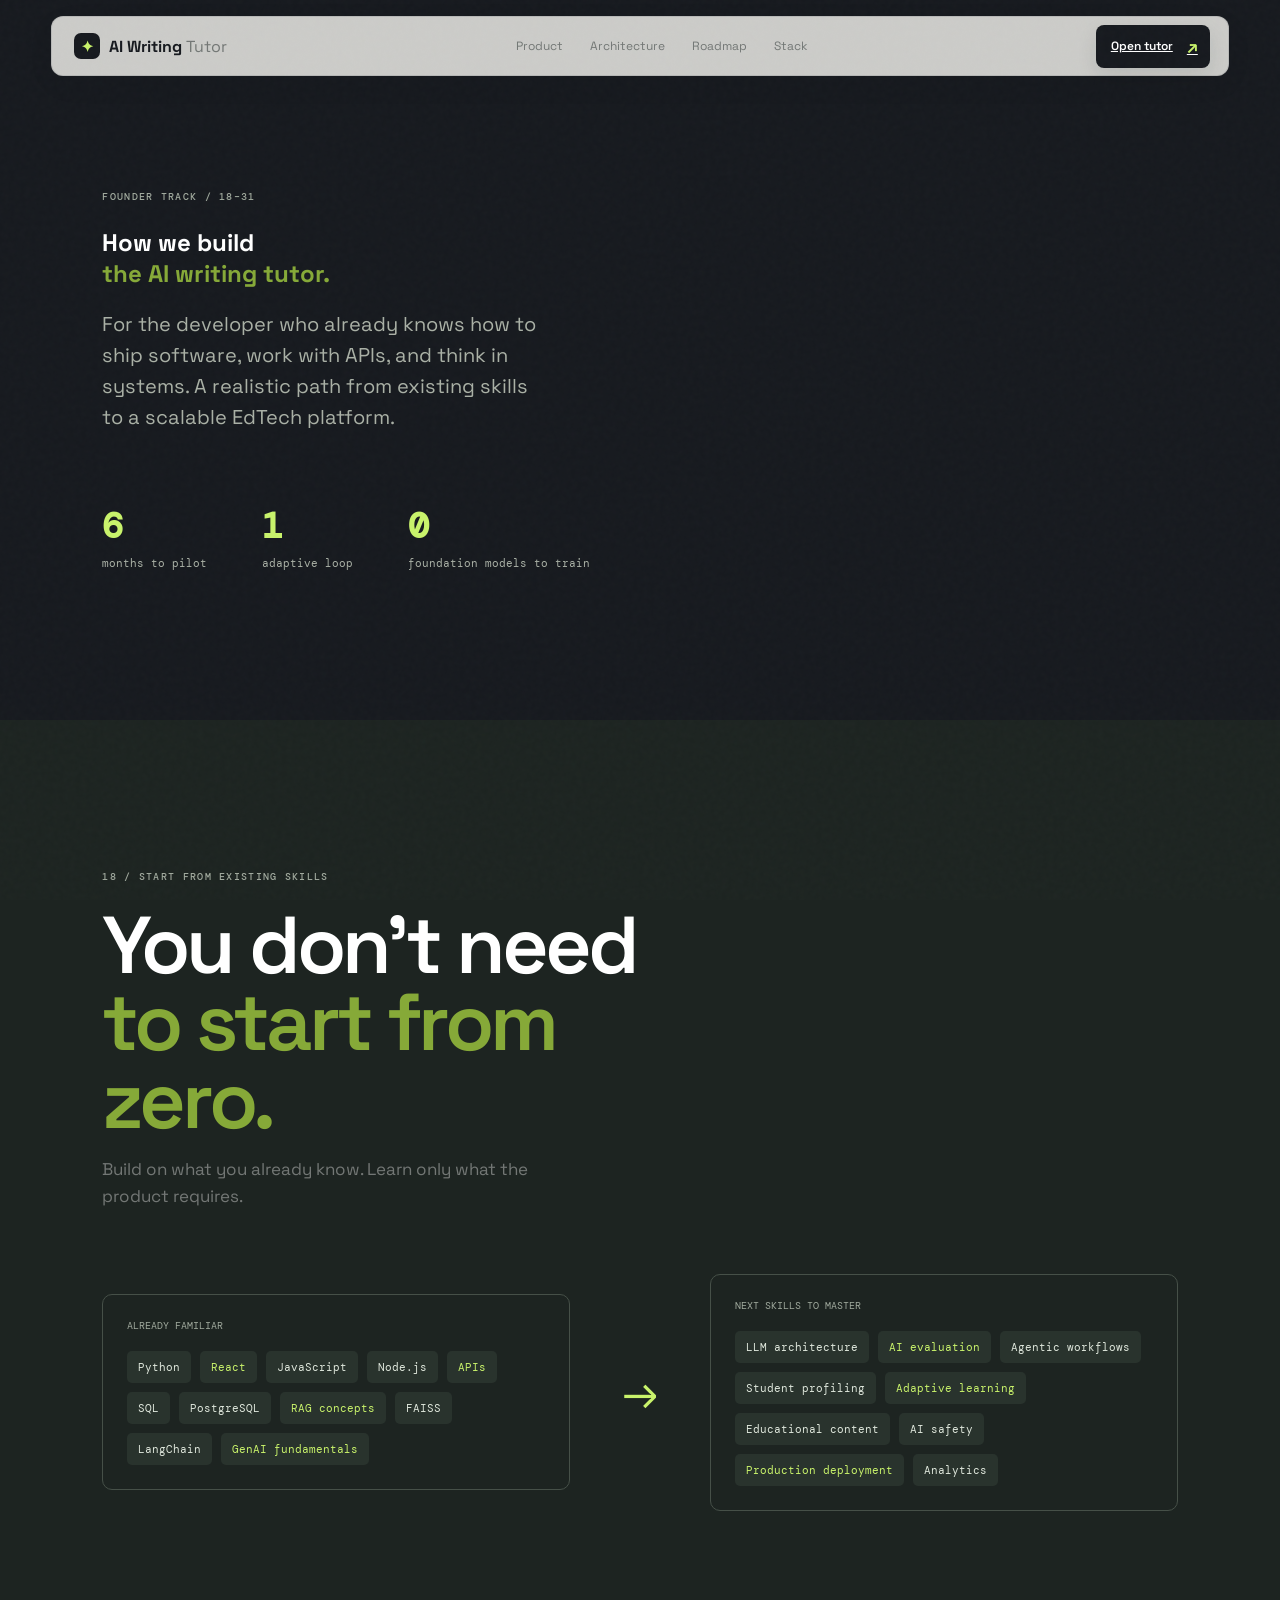
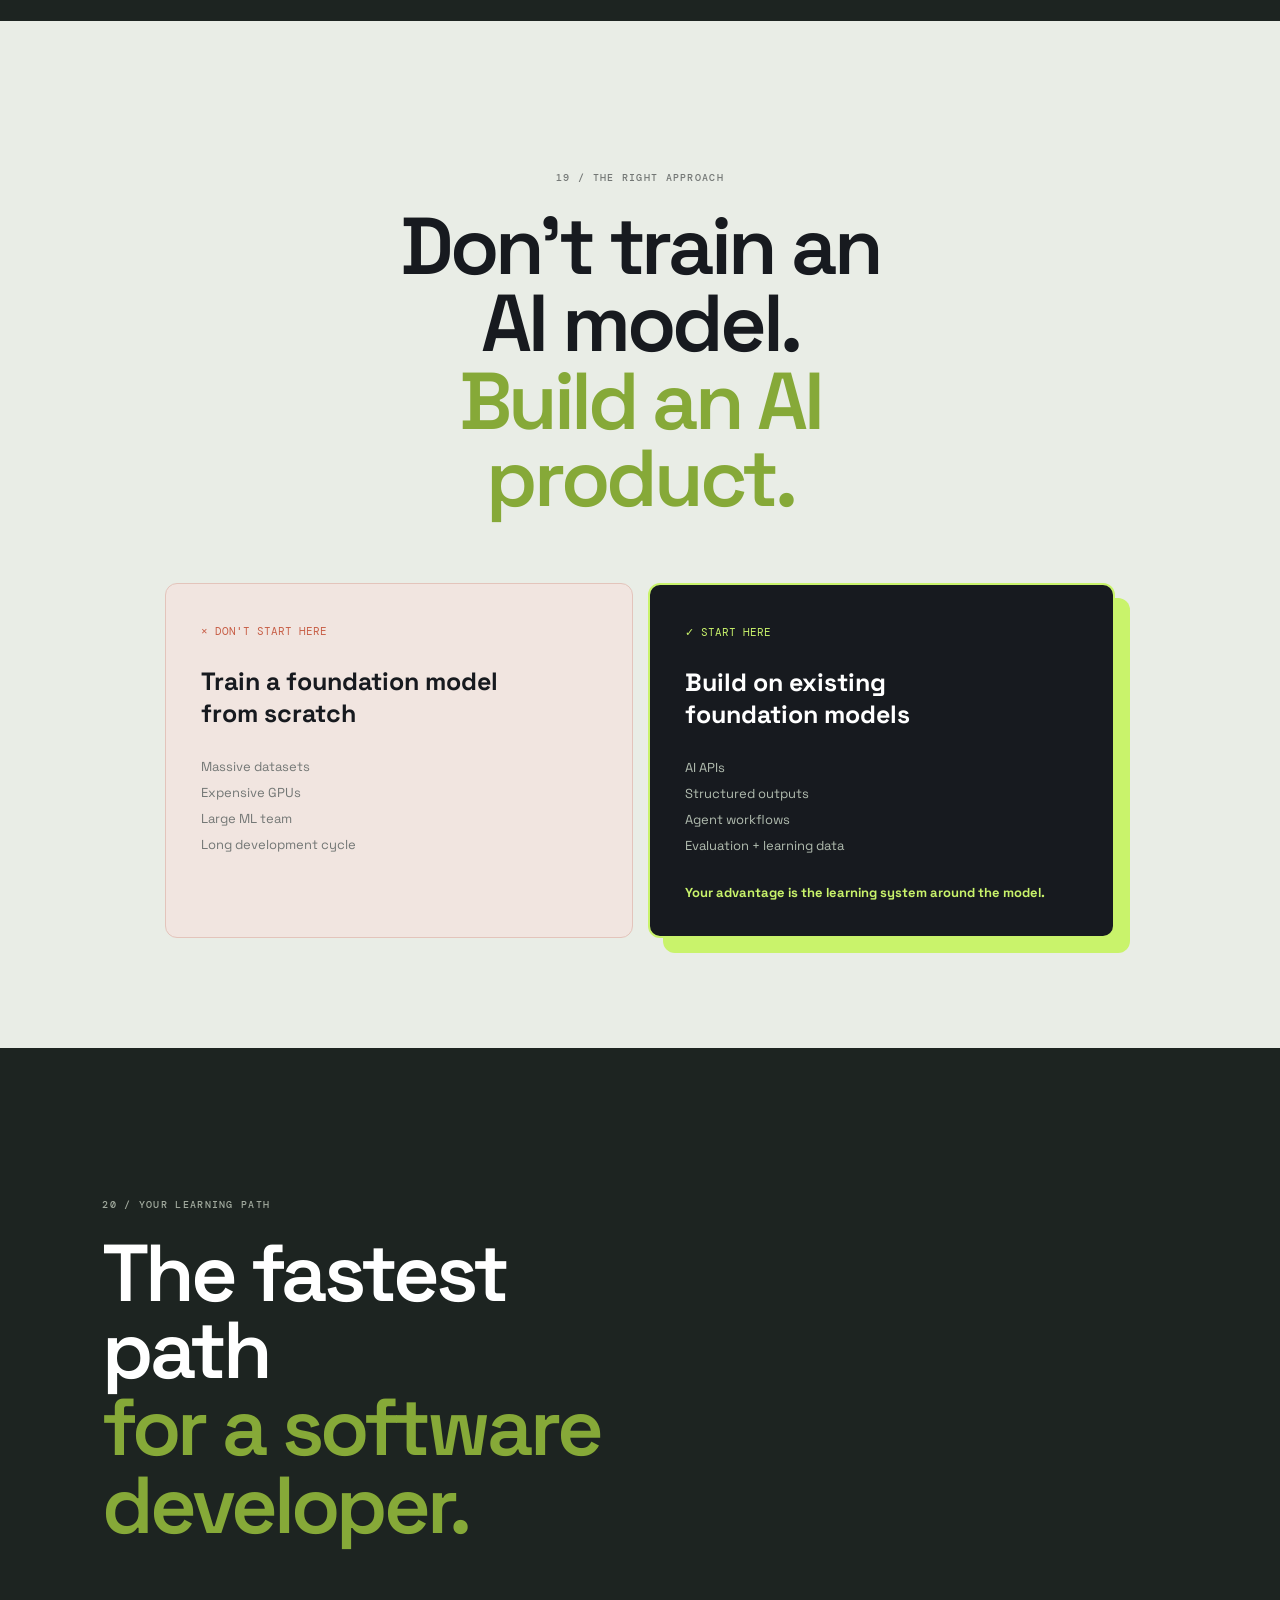
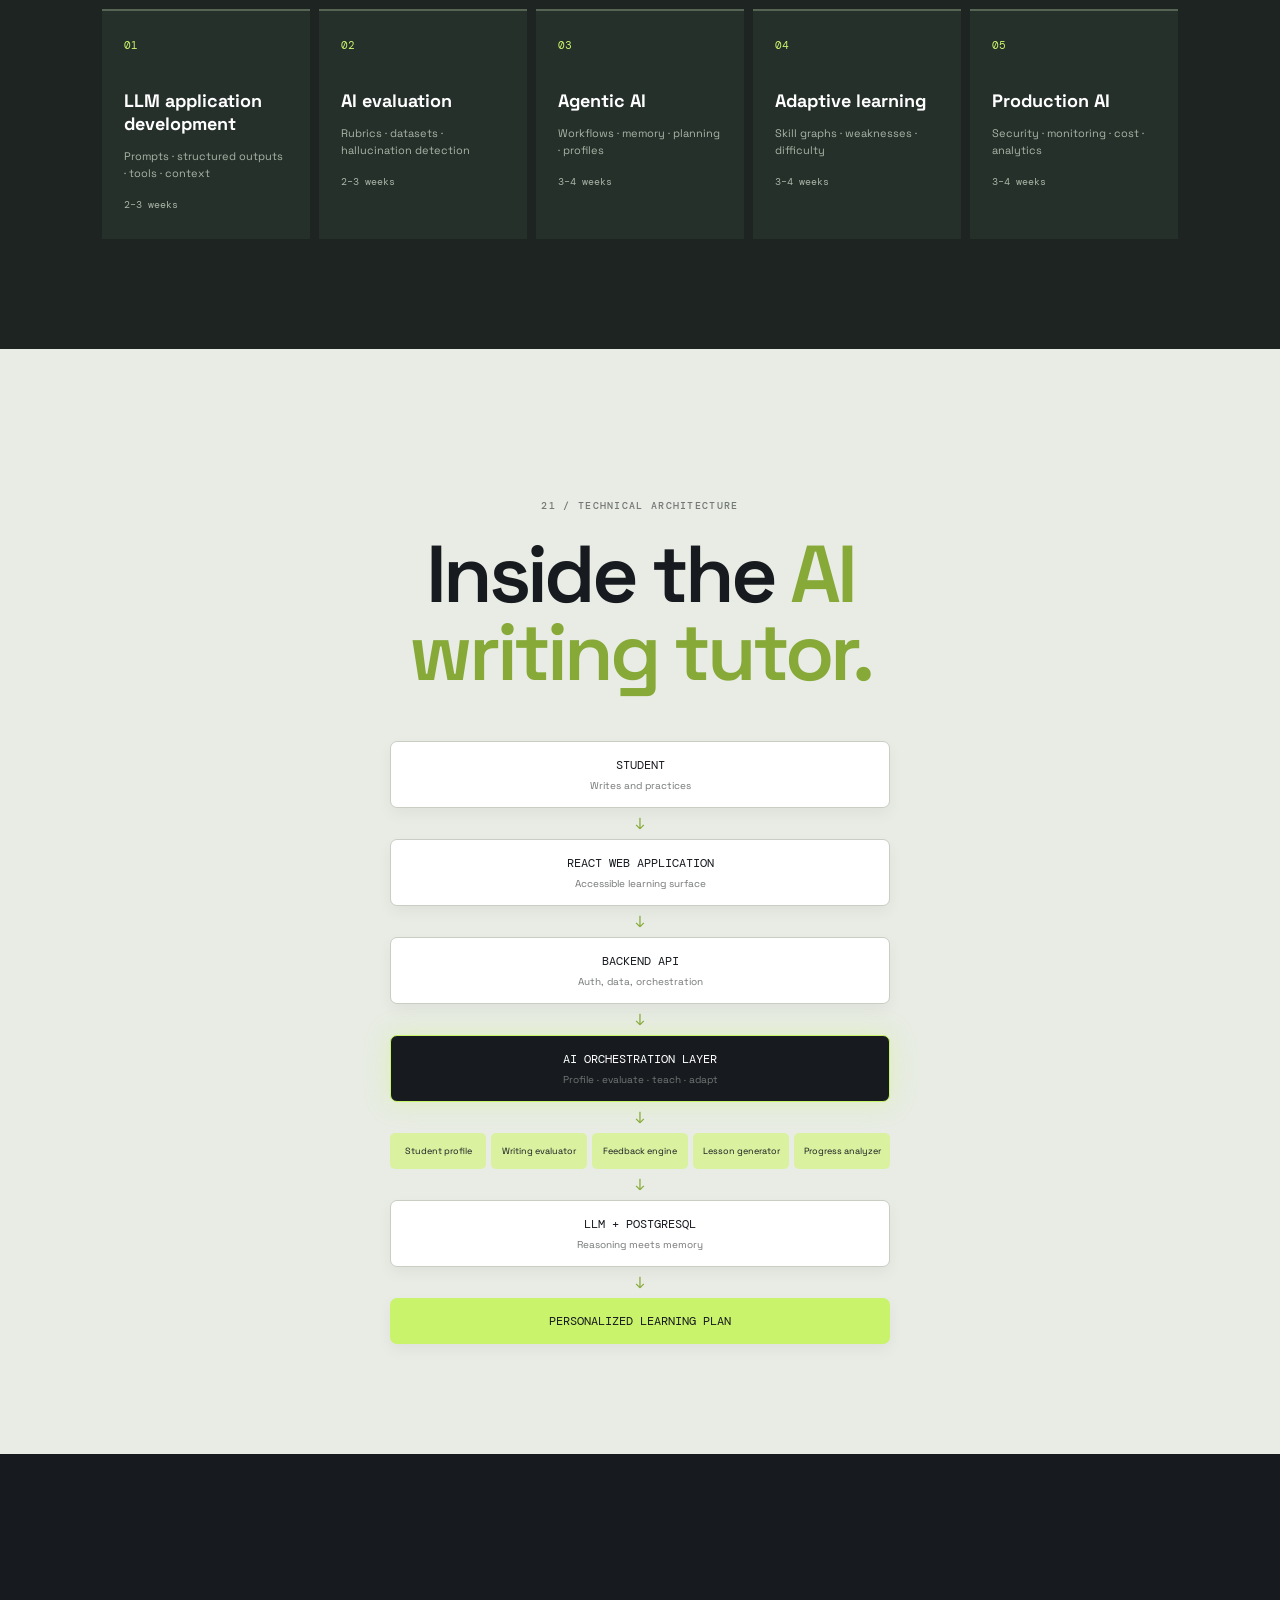
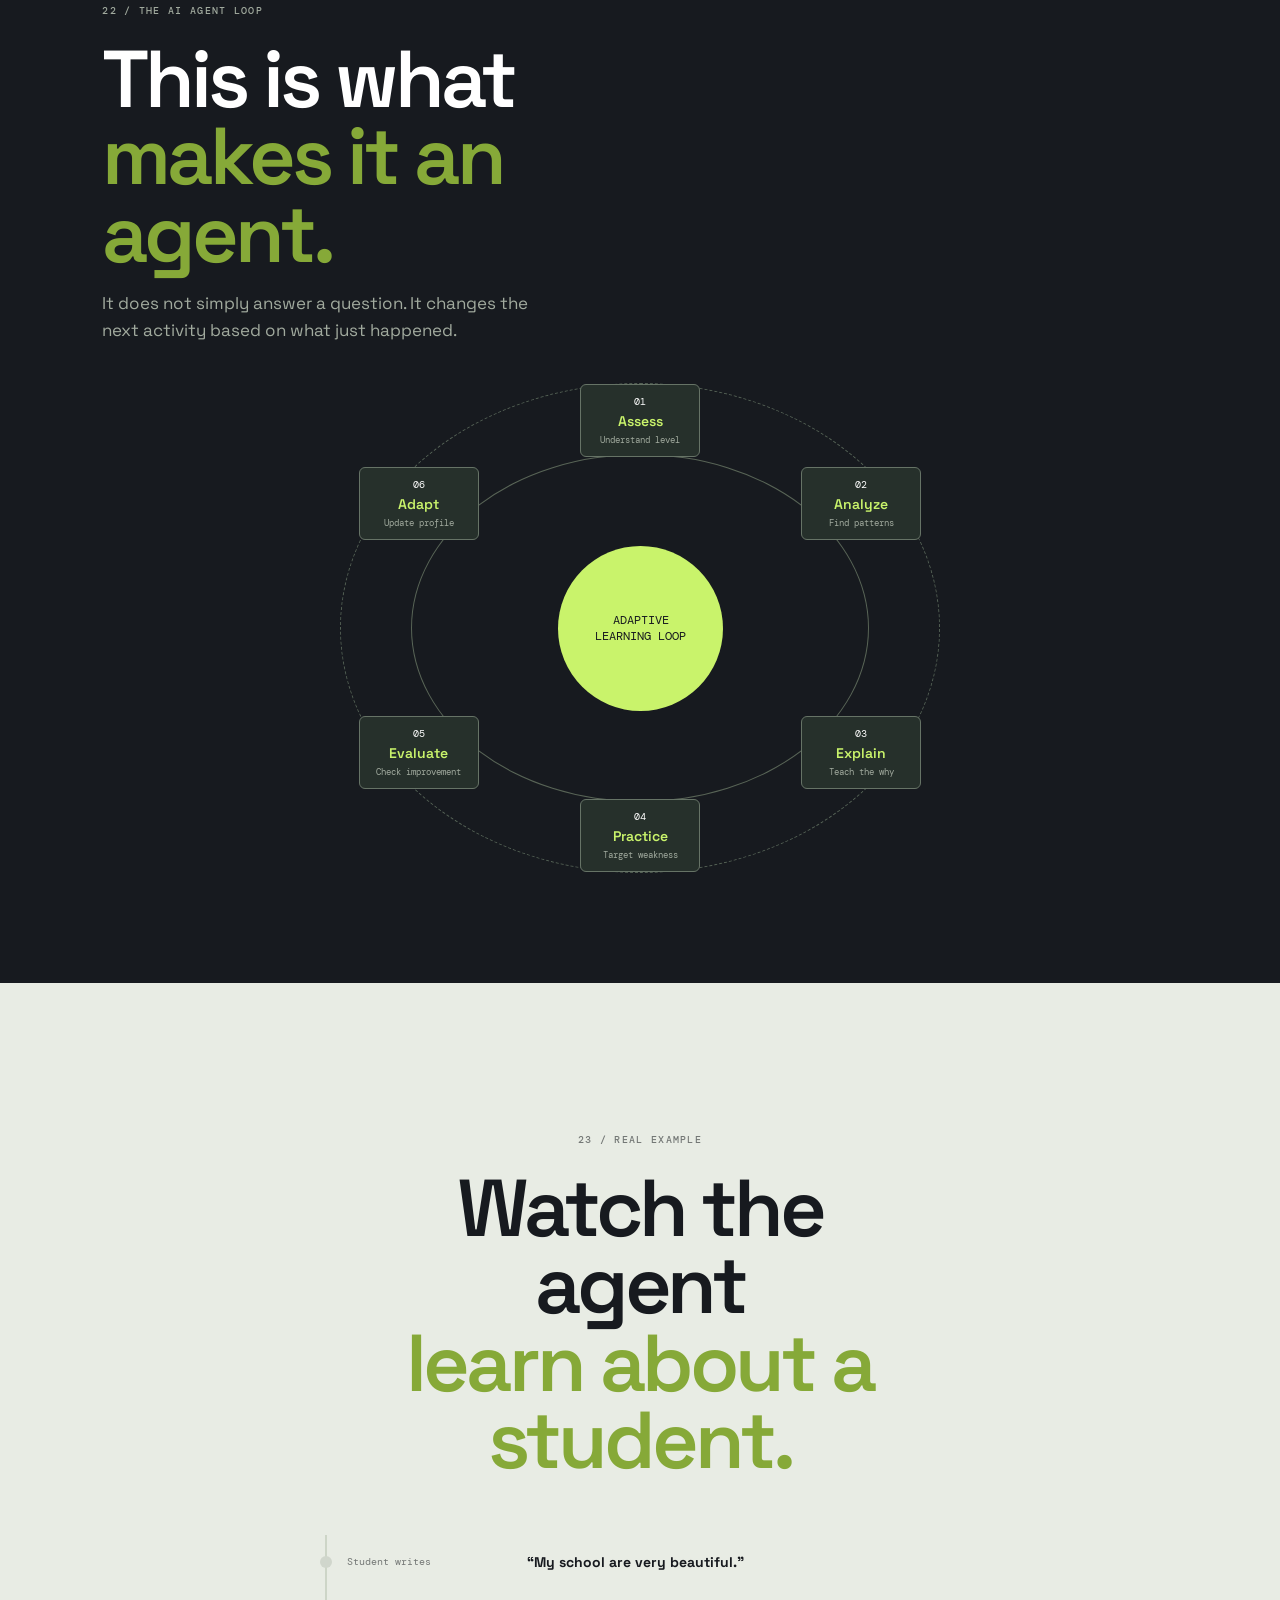
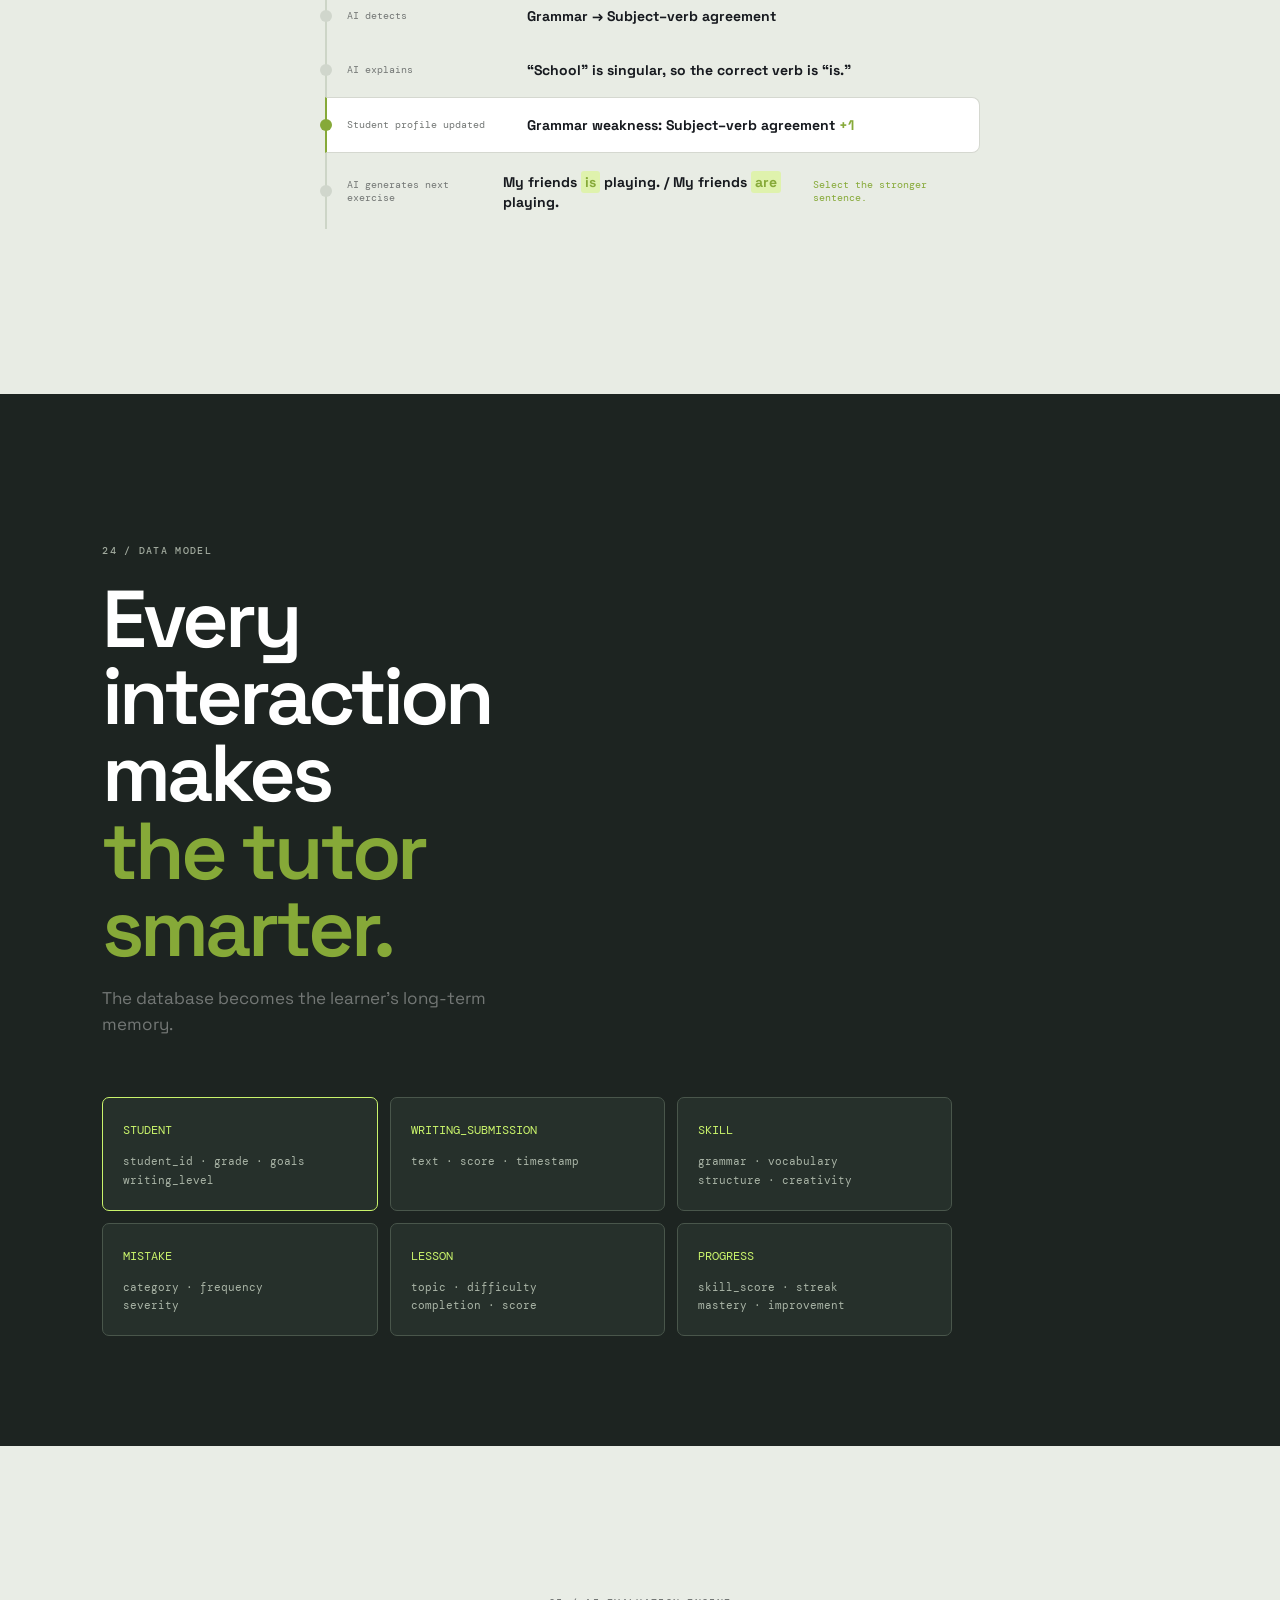
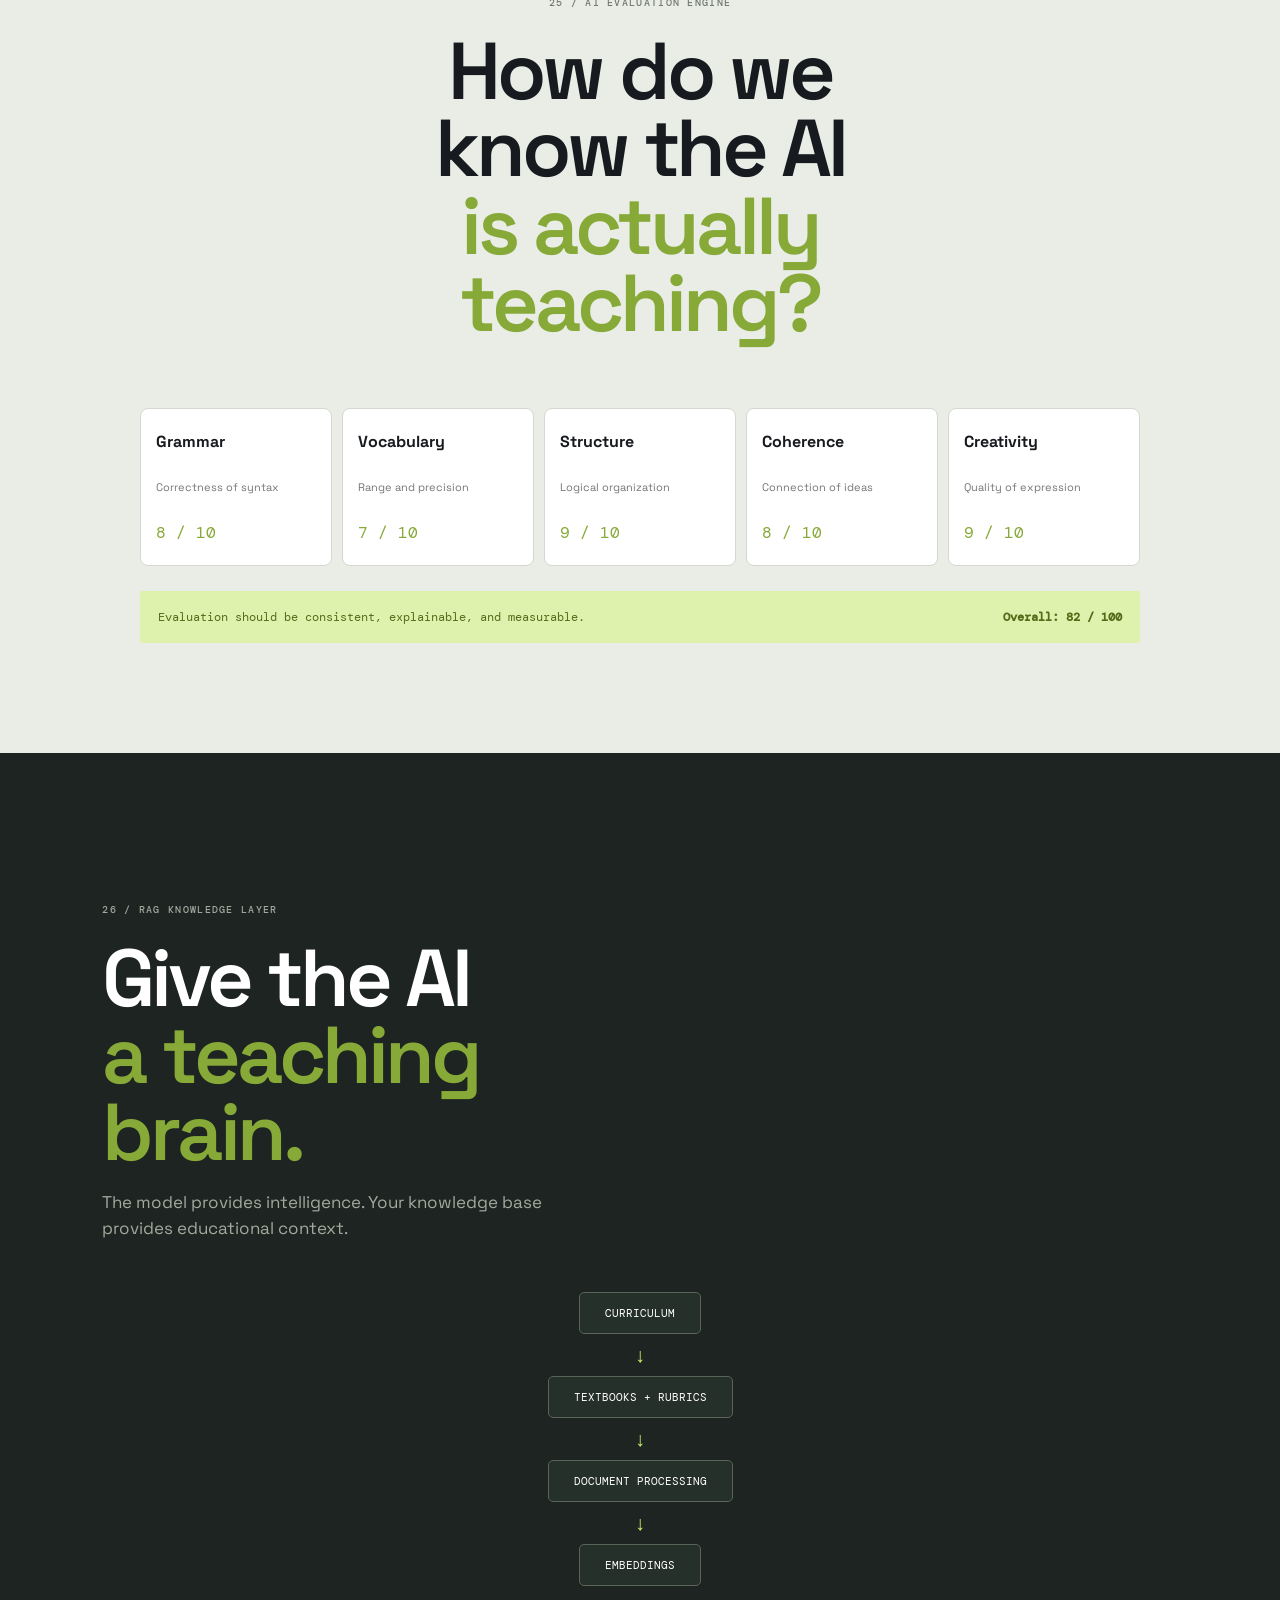
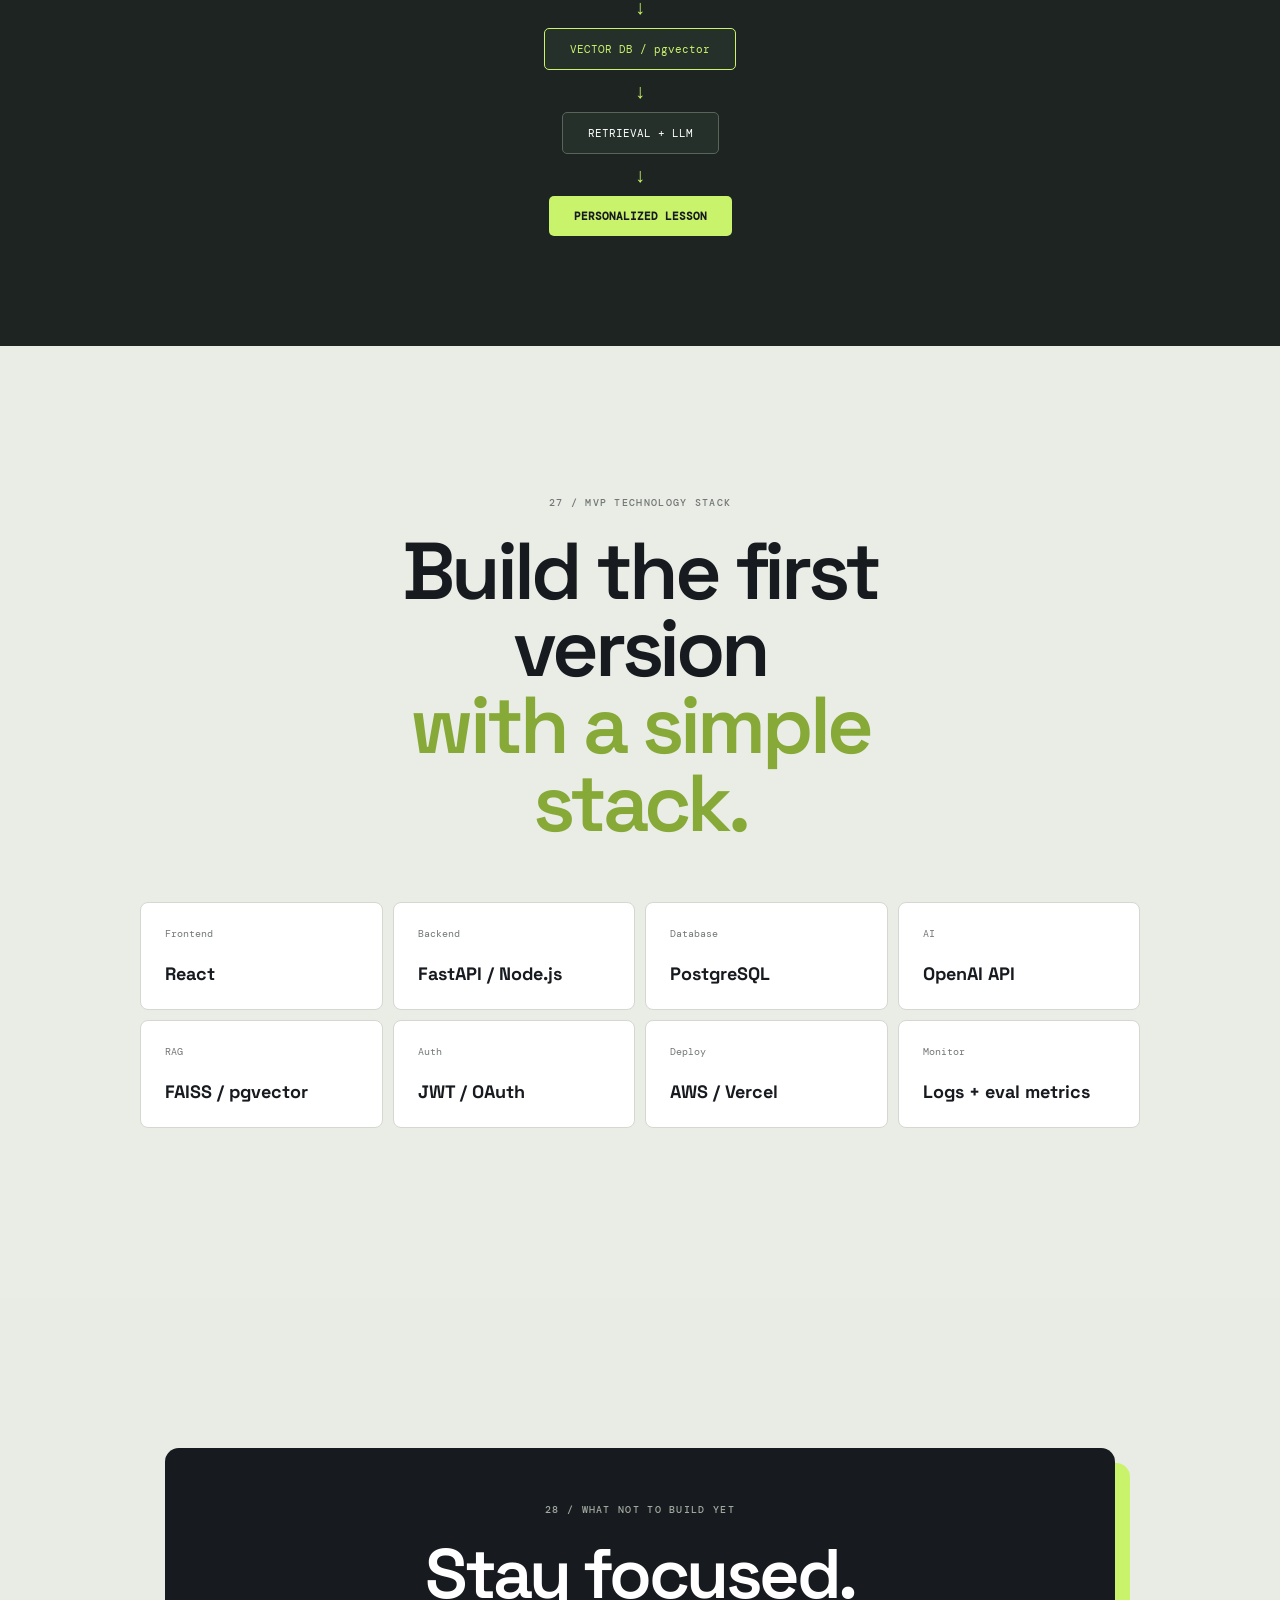
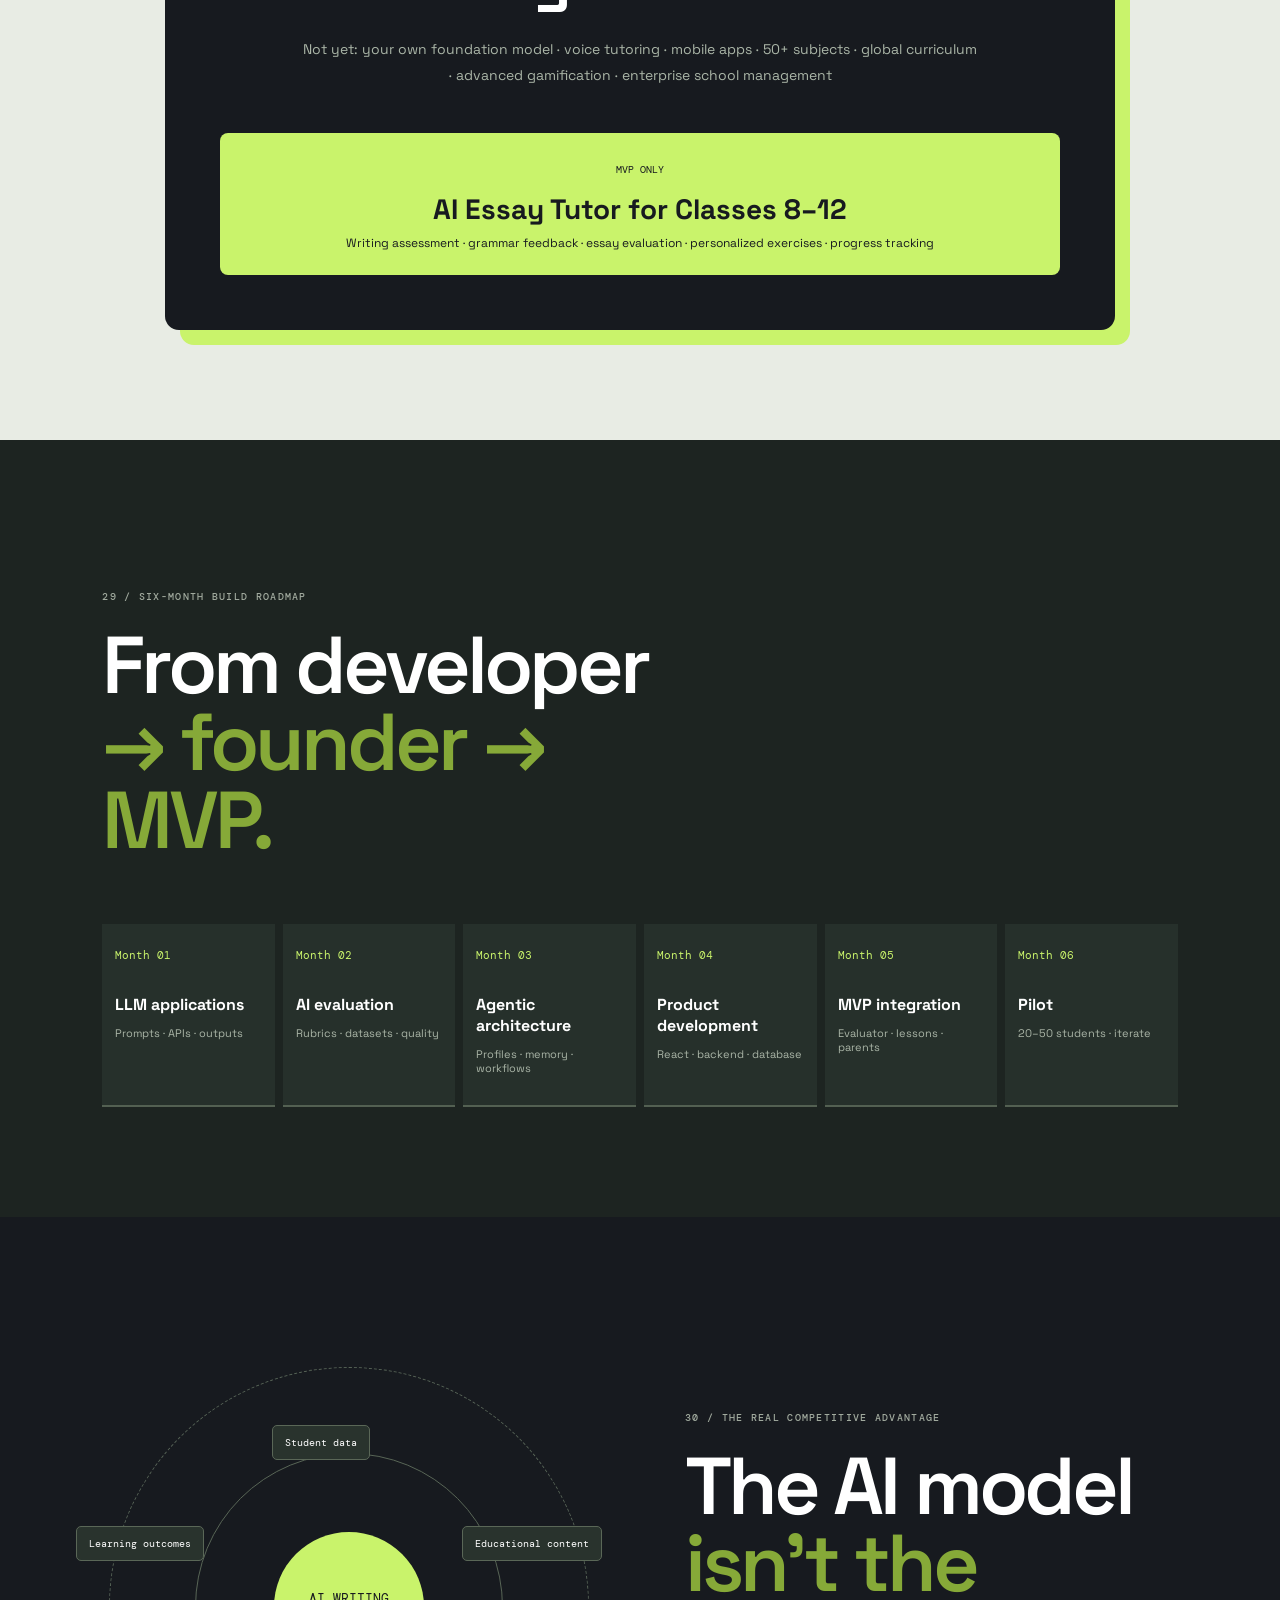
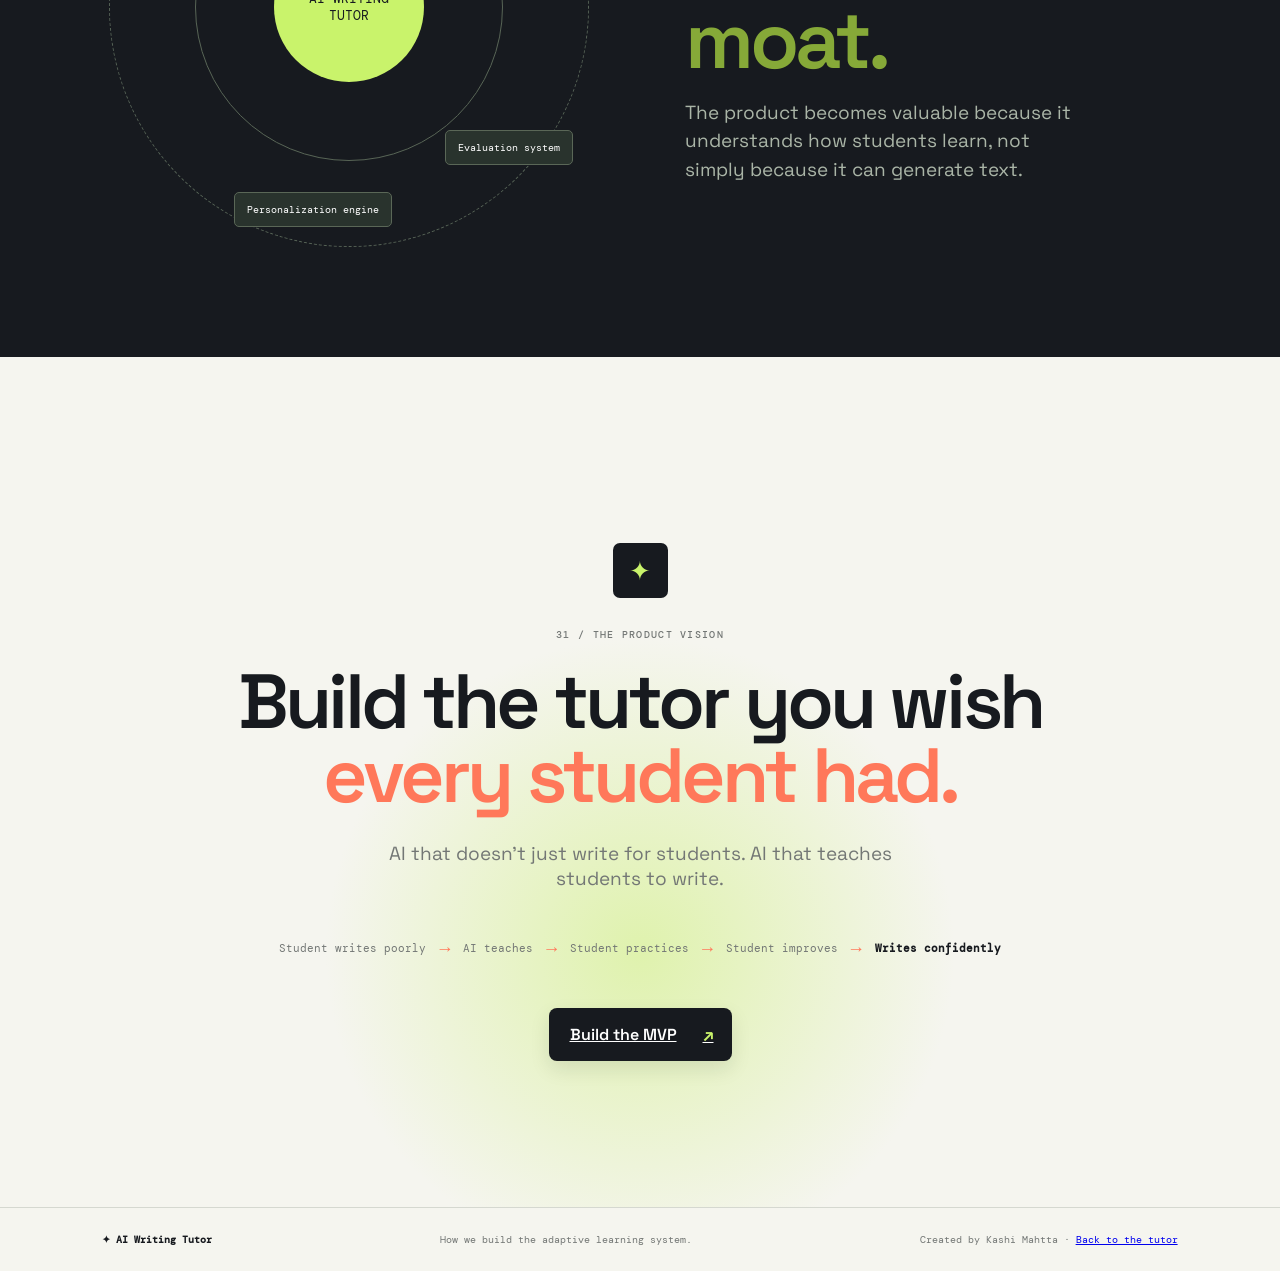
==== commit 2a982496: "Add Kashi Mahtta branding and footer" ====
--- a/build.html
+++ b/build.html
@@ -473,7 +473,10 @@
     <footer>
       <span>✦ AI Writing Tutor</span
       ><span>How we build the adaptive learning system.</span
-      ><span><a href="index.html">Back to the tutor</a></span>
+      ><span
+        >Created by Kashi Mahtta ·
+        <a href="index.html">Back to the tutor</a></span
+      >
     </footer>
     <script src="app.js"></script>
   </body>
